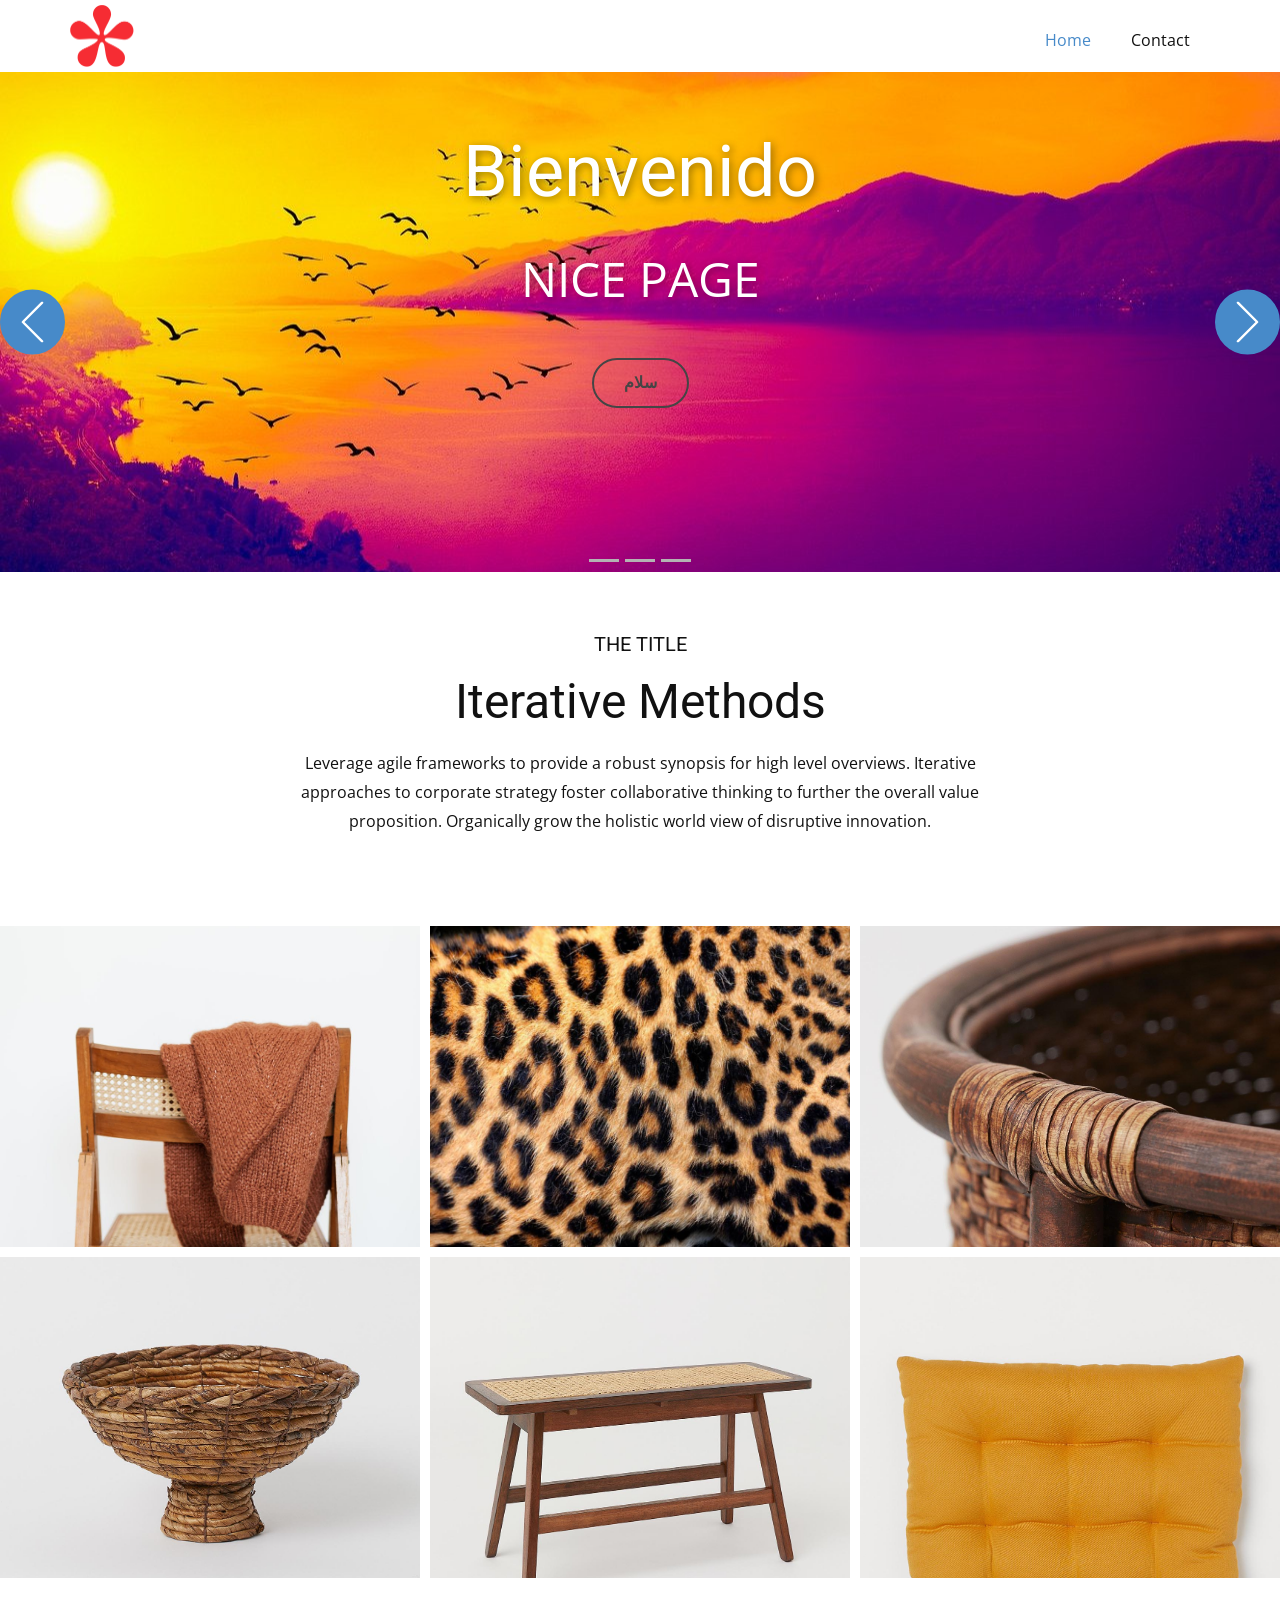
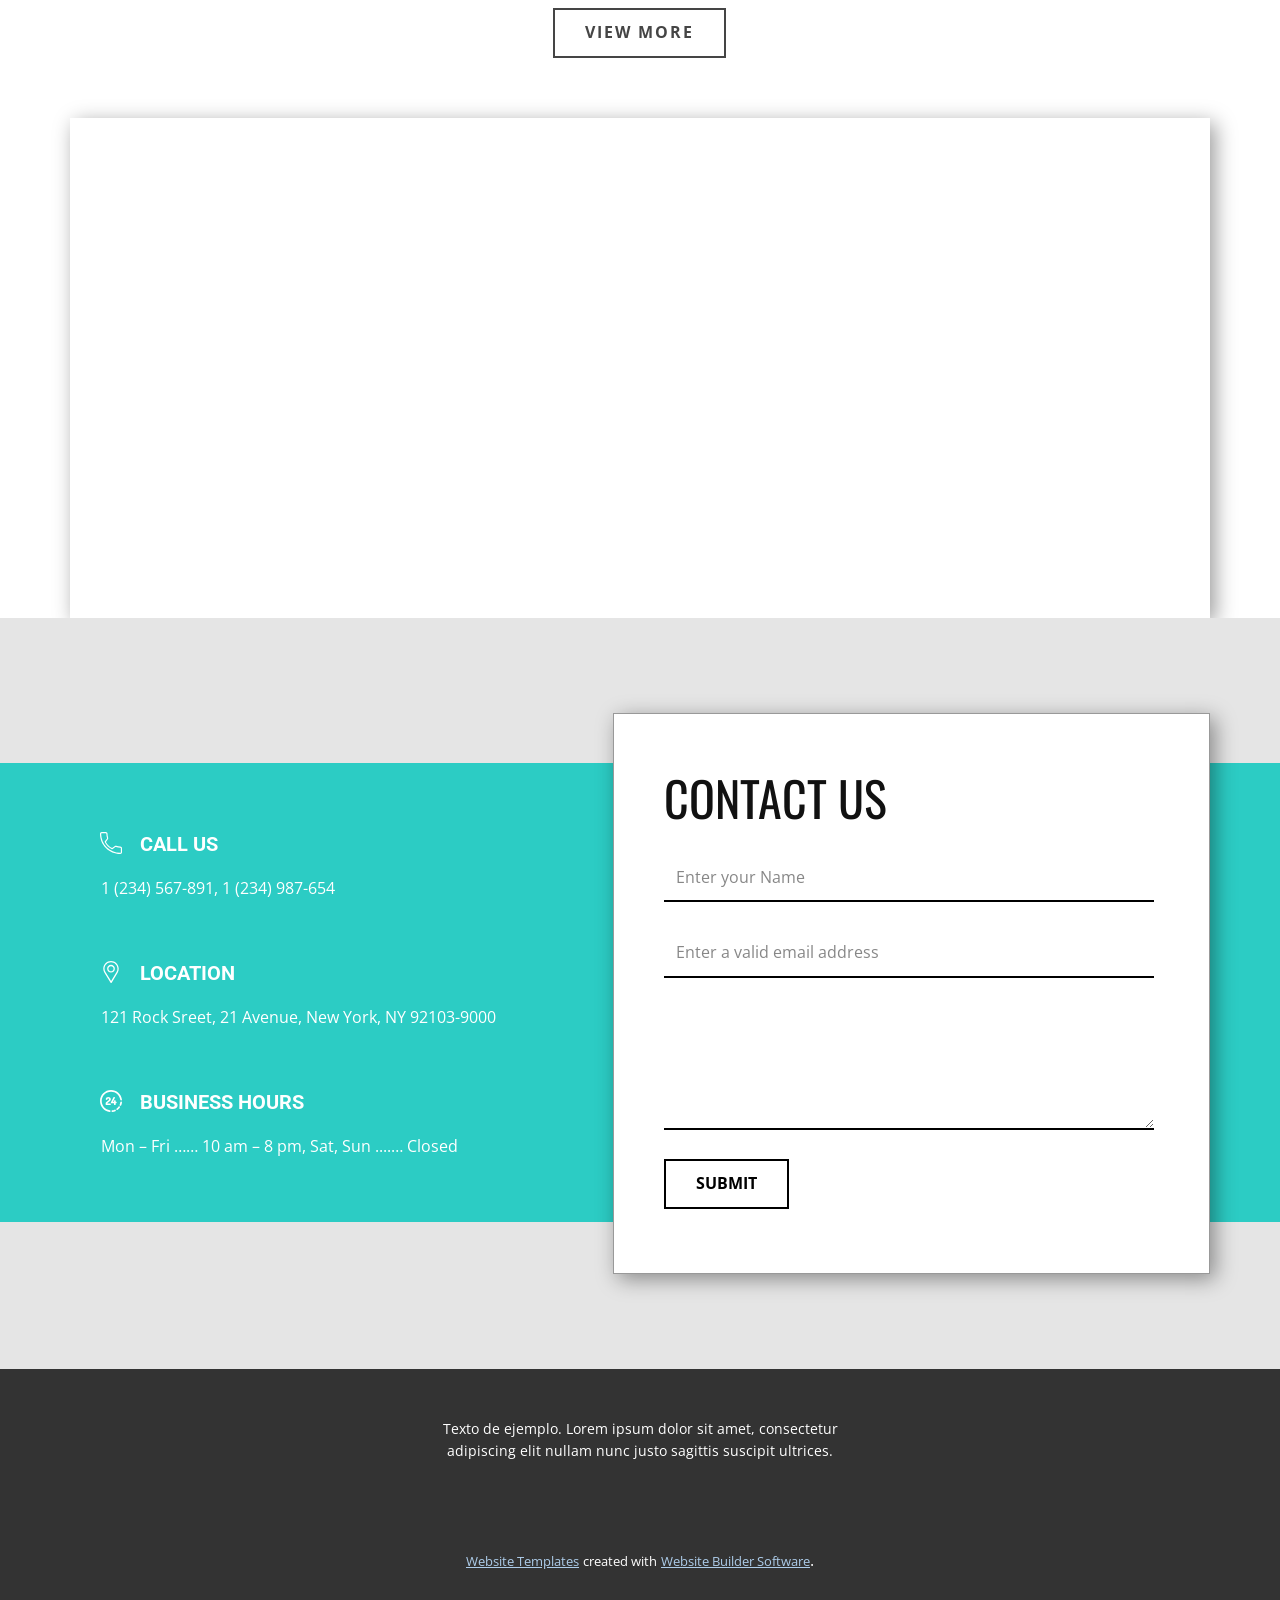
==== index.html @ 35d85fe6 "1" ====
<!DOCTYPE html>
<html style="font-size: 16px;">
  <head>
    <meta name="viewport" content="width=device-width, initial-scale=1.0">
    <meta charset="utf-8">
    <meta name="keywords" content="Running Group">
    <meta name="description" content="">
    <meta name="page_type" content="np-template-header-footer-from-plugin">
    <title>Home</title>
    <link rel="stylesheet" href="nicepage.css" media="screen">
<link rel="stylesheet" href="Home.css" media="screen">
    <script class="u-script" type="text/javascript" src="jquery.js" defer=""></script>
    <script class="u-script" type="text/javascript" src="nicepage.js" defer=""></script>
    <meta name="generator" content="Nicepage 3.4.1, nicepage.com">
    
    
    
    <link id="u-theme-google-font" rel="stylesheet" href="https://fonts.googleapis.com/css?family=Roboto:100,100i,300,300i,400,400i,500,500i,700,700i,900,900i|Open+Sans:300,300i,400,400i,600,600i,700,700i,800,800i">
    <link id="u-page-google-font" rel="stylesheet" href="https://fonts.googleapis.com/css?family=Oswald:200,300,400,500,600,700">
    
    
    
    
    
    
    <script type="application/ld+json">{
		"@context": "http://schema.org",
		"@type": "Organization",
		"name": "",
		"url": "index.html",
		"logo": "images/Logored.png"
}</script>
    <meta property="og:title" content="Home">
    <meta property="og:type" content="website">
    <meta name="theme-color" content="#478ac9">
    <link rel="canonical" href="index.html">
    <meta property="og:url" content="index.html">
  </head>
  <body data-home-page="Home.html" data-home-page-title="Home" class="u-body"><header class="u-clearfix u-header u-header" id="sec-3adc"><div class="u-clearfix u-sheet u-sheet-1">
        <a href="https://nicepage.com" class="u-image u-logo u-image-1" data-image-width="512" data-image-height="498">
          <img src="images/Logored.png" class="u-logo-image u-logo-image-1" data-image-width="64">
        </a>
        <nav class="u-menu u-menu-dropdown u-offcanvas u-menu-1">
          <div class="menu-collapse" style="font-size: 1rem; letter-spacing: 0px;">
            <a class="u-button-style u-custom-left-right-menu-spacing u-custom-padding-bottom u-custom-top-bottom-menu-spacing u-nav-link u-text-active-palette-1-base u-text-hover-palette-2-base" href="#">
              <svg><use xmlns:xlink="http://www.w3.org/1999/xlink" xlink:href="#menu-hamburger"></use></svg>
              <svg version="1.1" xmlns="http://www.w3.org/2000/svg" xmlns:xlink="http://www.w3.org/1999/xlink"><defs><symbol id="menu-hamburger" viewBox="0 0 16 16" style="width: 16px; height: 16px;"><rect y="1" width="16" height="2"></rect><rect y="7" width="16" height="2"></rect><rect y="13" width="16" height="2"></rect>
</symbol>
</defs></svg>
            </a>
          </div>
          <div class="u-custom-menu u-nav-container">
            <ul class="u-nav u-unstyled u-nav-1"><li class="u-nav-item"><a class="u-button-style u-nav-link u-text-active-palette-1-base u-text-hover-palette-2-base" href="Home.html" style="padding: 10px 20px;">Home</a>
</li><li class="u-nav-item"><a class="u-button-style u-nav-link u-text-active-palette-1-base u-text-hover-palette-2-base" href="Home.html#carousel_e7cc" data-page-id="1882215385" style="padding: 10px 20px;">Contact</a>
</li></ul>
          </div>
          <div class="u-custom-menu u-nav-container-collapse">
            <div class="u-black u-container-style u-inner-container-layout u-opacity u-opacity-95 u-sidenav">
              <div class="u-sidenav-overflow">
                <div class="u-menu-close"></div>
                <ul class="u-align-center u-nav u-popupmenu-items u-unstyled u-nav-2"><li class="u-nav-item"><a class="u-button-style u-nav-link" href="Home.html" style="padding: 10px 20px;">Home</a>
</li><li class="u-nav-item"><a class="u-button-style u-nav-link" href="Home.html#carousel_e7cc" data-page-id="1882215385" style="padding: 10px 20px;">Contact</a>
</li></ul>
              </div>
            </div>
            <div class="u-black u-menu-overlay u-opacity u-opacity-70"></div>
          </div>
        </nav>
      </div></header>
    <section id="carousel_598e" class="u-carousel u-slide u-block-10b2-1" data-u-ride="carousel" data-interval="5000">
      <ol class="u-absolute-hcenter u-carousel-indicators u-block-10b2-2">
        <li data-u-target="#carousel_598e" data-u-slide-to="0" class="u-active u-grey-30"></li>
        <li data-u-target="#carousel_598e" data-u-slide-to="1" class="u-grey-30"></li>
        <li data-u-target="#carousel_598e" class="u-grey-30" data-u-slide-to="2"></li>
      </ol>
      <div class="u-carousel-inner" role="listbox">
        <div class="u-active u-align-center u-carousel-item u-clearfix u-image u-section-1-1" data-image-width="1280" data-image-height="875">
          <div class="u-clearfix u-sheet u-sheet-1">
            <h1 class="u-text u-text-default u-text-white u-title u-text-1">Bienvenido</h1>
            <p class="u-large-text u-text u-text-variant u-text-white u-text-2" data-animation-name="fadeIn" data-animation-duration="1000" data-animation-delay="0">NICE PAGE </p>
            <a href="https://github.com/" class="u-border-2 u-border-grey-dark-1 u-btn u-btn-round u-button-style u-radius-50 u-btn-1">سلام</a>
          </div>
        </div>
        <div class="u-align-center u-carousel-item u-clearfix u-image u-section-1-2" data-image-width="1280" data-image-height="853">
          <div class="u-clearfix u-sheet u-valign-middle u-sheet-1">
            <h1 class="u-text u-text-default u-title u-text-1">Supporting Your Success</h1>
            <p class="u-large-text u-text u-text-variant u-text-2">Sample text. Lorem ipsum dolor sit amet, consectetur adipiscing elit nullam nunc justo sagittis suscipit ultrices.</p>
            <a href="" class="u-border-2 u-border-grey-dark-1 u-btn u-btn-round u-button-style u-radius-50 u-btn-1">Read More</a>
          </div>
        </div>
        <div class="u-align-center u-carousel-item u-clearfix u-image u-section-1-3" data-image-width="1280" data-image-height="853">
          <div class="u-clearfix u-sheet u-valign-middle u-sheet-1">
            <h1 class="u-text u-text-default u-title u-text-1">Supporting Your Success</h1>
            <p class="u-large-text u-text u-text-variant u-text-2">Sample text. Lorem ipsum dolor sit amet, consectetur adipiscing elit nullam nunc justo sagittis suscipit ultrices.</p>
            <a href="" class="u-border-2 u-border-grey-dark-1 u-btn u-btn-round u-button-style u-radius-50 u-btn-1">Read More</a>
          </div>
        </div>
      </div>
      <a class="u-absolute-vcenter u-border-2 u-border-palette-1-base u-carousel-control u-carousel-control-prev u-icon-circle u-palette-1-base u-spacing-10 u-block-10b2-3" href="#carousel_598e" role="button" data-u-slide="prev">
        <span aria-hidden="true">
          <svg viewBox="0 0 477.175 477.175"><path d="M145.188,238.575l215.5-215.5c5.3-5.3,5.3-13.8,0-19.1s-13.8-5.3-19.1,0l-225.1,225.1c-5.3,5.3-5.3,13.8,0,19.1l225.1,225
                    c2.6,2.6,6.1,4,9.5,4s6.9-1.3,9.5-4c5.3-5.3,5.3-13.8,0-19.1L145.188,238.575z"></path></svg>
        </span>
        <span class="sr-only">Previous</span>
      </a>
      <a class="u-absolute-vcenter u-border-2 u-border-palette-1-base u-carousel-control u-carousel-control-next u-icon-circle u-palette-1-base u-spacing-10 u-block-10b2-4" href="#carousel_598e" role="button" data-u-slide="next">
        <span aria-hidden="true">
          <svg viewBox="0 0 477.175 477.175"><path d="M360.731,229.075l-225.1-225.1c-5.3-5.3-13.8-5.3-19.1,0s-5.3,13.8,0,19.1l215.5,215.5l-215.5,215.5
                    c-5.3,5.3-5.3,13.8,0,19.1c2.6,2.6,6.1,4,9.5,4c3.4,0,6.9-1.3,9.5-4l225.1-225.1C365.931,242.875,365.931,234.275,360.731,229.075z"></path></svg>
        </span>
        <span class="sr-only">Next</span>
      </a>
    </section>
    <section class="u-align-center u-clearfix u-section-2" id="sec-2511">
      <div class="u-clearfix u-sheet u-sheet-1">
        <h5 class="u-text u-text-1">the title</h5>
        <h1 class="u-text u-text-2">Iterative Methods</h1>
        <p class="u-text u-text-3">Leverage agile frameworks to provide a robust synopsis for high level overviews. Iterative approaches to corporate strategy foster collaborative thinking to further the overall value proposition. Organically grow the holistic world view of
                disruptive innovation.</p>
      </div>
    </section>
    <section class="u-align-center u-clearfix u-section-3" id="carousel_2751">
      <div class="u-expanded-width u-gallery u-layout-grid u-lightbox u-show-text-on-hover u-gallery-1">
        <div class="u-gallery-inner u-gallery-inner-1">
          <div class="u-effect-fade u-gallery-item">
            <div class="u-back-slide" data-image-width="1000" data-image-height="1500">
              <img class="u-back-image u-expanded u-back-image-1" src="images/pexels-photo-4210854.jpeg">
            </div>
            <div class="u-over-slide u-shading u-over-slide-1">
              <h3 class="u-gallery-heading"></h3>
              <p class="u-gallery-text"></p>
            </div>
          </div>
          <div class="u-effect-fade u-gallery-item">
            <div class="u-back-slide" data-image-width="1000" data-image-height="665">
              <img class="u-back-image u-expanded u-back-image-2" src="images/Leopard_skin_texture_Wall_Mural_Wallpaper_a.jpg">
            </div>
            <div class="u-over-slide u-shading u-over-slide-2">
              <h3 class="u-gallery-heading"></h3>
              <p class="u-gallery-text"></p>
            </div>
          </div>
          <div class="u-effect-fade u-gallery-item">
            <div class="u-back-slide" data-image-width="1133" data-image-height="1700">
              <img class="u-back-image u-expanded u-back-image-3" src="images/hmgoepprod1.jpg">
            </div>
            <div class="u-over-slide u-shading u-over-slide-3">
              <h3 class="u-gallery-heading"></h3>
              <p class="u-gallery-text"></p>
            </div>
          </div>
          <div class="u-effect-fade u-gallery-item">
            <div class="u-back-slide" data-image-width="1133" data-image-height="1700">
              <img class="u-back-image u-expanded u-back-image-4" src="images/hmgoepprod.jpg">
            </div>
            <div class="u-over-slide u-shading u-over-slide-4">
              <h3 class="u-gallery-heading"></h3>
              <p class="u-gallery-text"></p>
            </div>
          </div>
          <div class="u-effect-fade u-gallery-item">
            <div class="u-back-slide" data-image-width="1133" data-image-height="1700">
              <img class="u-back-image u-expanded u-back-image-5" src="images/50c6a407-2bec-49c5-aae2-42500cdac465.jpg">
            </div>
            <div class="u-over-slide u-shading u-over-slide-5">
              <h3 class="u-gallery-heading"></h3>
              <p class="u-gallery-text"></p>
            </div>
          </div>
          <div class="u-effect-fade u-gallery-item">
            <div class="u-back-slide" data-image-width="1133" data-image-height="1700">
              <img class="u-back-image u-expanded u-back-image-6" src="images/3b322ff9-c21f-4b1e-9dbb-4e927246b7af.jpg">
            </div>
            <div class="u-over-slide u-shading u-over-slide-6">
              <h3 class="u-gallery-heading"></h3>
              <p class="u-gallery-text"></p>
            </div>
          </div>
        </div>
      </div>
      <a href="https://nicepage.com" class="u-border-2 u-border-grey-dark-1 u-btn u-btn-rectangle u-button-style u-none u-btn-1">view more</a>
    </section>
    <section class="u-clearfix u-section-4" id="sec-cc7b">
      <div class="u-clearfix u-sheet u-sheet-1">
        <div class="u-expanded u-uploaded-video u-video u-video-1">
          <div class="embed-responsive">
            <video class="embed-responsive-item" poster="https://pixabay.com/get/g4a62945face2adabb27d3c4a819f4655552998452c2733aa529bd04c6ca883a2c7f2ddb0b10e91fa6ecf2a03d37968291ebf7d7dc636e4a74f427ab96dd6f896_1280.jpg">
              <source src="files/PEOPLE-5MB.mp4" type="video/mp4">
              <p>Your browser does not support HTML5 video.</p>
            </video>
            <button class="u-video-poster"></button>
          </div>
        </div>
      </div>
    </section>
    <section class="u-clearfix u-grey-10 u-valign-middle-lg u-valign-middle-xl u-section-5" id="carousel_e7cc">
      <div class="u-expanded-width-lg u-expanded-width-xl u-palette-4-base u-shape u-shape-rectangle u-shape-1"></div>
      <div class="u-align-left u-border-1 u-border-grey-40 u-container-style u-group u-white u-group-1">
        <div class="u-container-layout u-container-layout-1">
          <h2 class="u-custom-font u-font-oswald u-text u-text-1">Contact Us</h2>
          <div class="u-align-left u-form u-form-1">
            <form action="scripts/form-carousel_e7cc.php" method="POST" class="u-clearfix u-form-spacing-28 u-form-vertical u-inner-form" style="padding: 10px" source="customphp" name="form">
              <div class="u-form-group u-form-name u-form-group-1">
                <label for="name-5a14" class="u-form-control-hidden u-label" wfd-invisible="true">Name</label>
                <input type="text" placeholder="Enter your Name" id="name-5a14" name="name" class="u-border-2 u-border-black u-border-no-left u-border-no-right u-border-no-top u-input u-input-rectangle u-white" required="">
              </div>
              <div class="u-form-email u-form-group u-form-group-2">
                <label for="email-5a14" class="u-form-control-hidden u-label" wfd-invisible="true">Email</label>
                <input type="email" placeholder="Enter a valid email address" id="email-5a14" name="email" class="u-border-2 u-border-black u-border-no-left u-border-no-right u-border-no-top u-input u-input-rectangle u-white" required="">
              </div>
              <div class="u-form-group u-form-message u-form-group-3">
                <label for="message-5a14" class="u-form-control-hidden u-label" wfd-invisible="true">Message</label>
                <textarea placeholder="" rows="4" cols="50" id="message-5a14" name="message" class="u-border-2 u-border-black u-border-no-left u-border-no-right u-border-no-top u-input u-input-rectangle u-white" required=""></textarea>
              </div>
              <div class="u-align-left u-form-group u-form-submit u-form-group-4">
                <a href="#" class="u-border-2 u-border-black u-btn u-btn-submit u-button-style u-hover-black u-none u-text-black u-text-hover-white u-btn-1">Submit</a>
                <input type="submit" value="submit" class="u-form-control-hidden" wfd-invisible="true">
              </div>
              <div class="u-form-send-message u-form-send-success" wfd-invisible="true"> Thank you! Your message has been sent. </div>
              <div class="u-form-send-error u-form-send-message" wfd-invisible="true"> Unable to send your message. Please fix errors then try again. </div>
              <input type="hidden" value="" name="recaptchaResponse" wfd-invisible="true">
            </form>
          </div>
        </div>
      </div>
      <div class="u-list u-repeater u-list-1">
        <div class="u-container-style u-list-item u-palette-4-base u-repeater-item u-list-item-1">
          <div class="u-container-layout u-similar-container u-valign-middle u-container-layout-2"><span class="u-icon u-icon-circle u-text-white u-icon-1"><svg class="u-svg-link" preserveAspectRatio="xMidYMin slice" viewBox="0 0 405.333 405.333" style=""><use xmlns:xlink="http://www.w3.org/1999/xlink" xlink:href="#svg-3427"></use></svg><svg xmlns="http://www.w3.org/2000/svg" xmlns:xlink="http://www.w3.org/1999/xlink" version="1.1" xml:space="preserve" class="u-svg-content" viewBox="0 0 405.333 405.333" x="0px" y="0px" id="svg-3427" style="enable-background:new 0 0 405.333 405.333;"><g><g><path d="M373.333,266.88c-25.003,0-49.493-3.904-72.725-11.584c-11.328-3.904-24.171-0.896-31.637,6.699l-46.016,34.752    c-52.779-28.16-86.571-61.931-114.389-114.368l33.813-44.928c8.512-8.533,11.563-20.971,7.915-32.64    C142.592,81.472,138.667,56.96,138.667,32c0-17.643-14.357-32-32-32H32C14.357,0,0,14.357,0,32    c0,205.845,167.488,373.333,373.333,373.333c17.643,0,32-14.357,32-32V298.88C405.333,281.237,390.976,266.88,373.333,266.88z     M384,373.333c0,5.888-4.8,10.667-10.667,10.667c-194.091,0-352-157.909-352-352c0-5.888,4.8-10.667,10.667-10.667h74.667    c5.867,0,10.667,4.779,10.667,10.667c0,27.243,4.267,53.995,12.629,79.36c1.237,3.989,0.235,8.107-3.669,12.16l-38.827,51.413    c-2.453,3.264-2.837,7.637-0.981,11.264c31.637,62.144,70.059,100.587,132.651,132.651c3.605,1.877,8.021,1.493,11.285-0.981    l52.523-39.808c2.859-2.816,7.061-3.797,10.859-2.539c25.515,8.427,52.267,12.693,79.531,12.693    c5.867,0,10.667,4.779,10.667,10.667V373.333z"></path>
</g>
</g></svg></span>
            <h5 class="u-text u-text-2">Call Us</h5>
            <p class="u-text u-text-3">1 (234) 567-891, 1 (234) 987-654</p>
          </div>
        </div>
        <div class="u-container-style u-list-item u-palette-4-base u-repeater-item u-list-item-2">
          <div class="u-container-layout u-similar-container u-valign-middle u-container-layout-3"><span class="u-icon u-icon-circle u-text-white u-icon-2"><svg class="u-svg-link" preserveAspectRatio="xMidYMin slice" viewBox="0 0 512 512" style=""><use xmlns:xlink="http://www.w3.org/1999/xlink" xlink:href="#svg-ed0b"></use></svg><svg xmlns="http://www.w3.org/2000/svg" xmlns:xlink="http://www.w3.org/1999/xlink" version="1.1" xml:space="preserve" class="u-svg-content" viewBox="0 0 512 512" x="0px" y="0px" id="svg-ed0b" style="enable-background:new 0 0 512 512;"><g><g><path d="M256,0C156.748,0,76,80.748,76,180c0,33.534,9.289,66.26,26.869,94.652l142.885,230.257    c2.737,4.411,7.559,7.091,12.745,7.091c0.04,0,0.079,0,0.119,0c5.231-0.041,10.063-2.804,12.75-7.292L410.611,272.22    C427.221,244.428,436,212.539,436,180C436,80.748,355.252,0,256,0z M384.866,256.818L258.272,468.186l-129.905-209.34    C113.734,235.214,105.8,207.95,105.8,180c0-82.71,67.49-150.2,150.2-150.2S406.1,97.29,406.1,180    C406.1,207.121,398.689,233.688,384.866,256.818z"></path>
</g>
</g><g><g><path d="M256,90c-49.626,0-90,40.374-90,90c0,49.309,39.717,90,90,90c50.903,0,90-41.233,90-90C346,130.374,305.626,90,256,90z     M256,240.2c-33.257,0-60.2-27.033-60.2-60.2c0-33.084,27.116-60.2,60.2-60.2s60.1,27.116,60.1,60.2    C316.1,212.683,289.784,240.2,256,240.2z"></path>
</g>
</g></svg></span>
            <h5 class="u-text u-text-4">Location</h5>
            <p class="u-text u-text-5">121 Rock Sreet, 21 Avenue, New York, NY 92103-9000</p>
          </div>
        </div>
        <div class="u-container-style u-list-item u-palette-4-base u-repeater-item u-list-item-3">
          <div class="u-container-layout u-similar-container u-valign-middle u-container-layout-4"><span class="u-icon u-icon-circle u-text-white u-icon-3"><svg class="u-svg-link" preserveAspectRatio="xMidYMin slice" viewBox="0 0 512.00042 512" style=""><use xmlns:xlink="http://www.w3.org/1999/xlink" xlink:href="#svg-f65a"></use></svg><svg xmlns="http://www.w3.org/2000/svg" xmlns:xlink="http://www.w3.org/1999/xlink" version="1.1" xml:space="preserve" class="u-svg-content" viewBox="0 0 512.00042 512" id="svg-f65a"><path d="m172.578125 310.394531v2.308594h67.191406c6.414063 0 12.054688 7.953125 12.054688 17.183594 0 9.234375-5.640625 17.695312-12.054688 17.695312h-91.300781c-7.183594 0-17.441406-4.871093-17.441406-12.308593v-24.878907c0-40.265625 80.789062-63.347656 80.789062-95.917969 0-8.207031-5.128906-18.210937-19.492187-18.210937-10.257813 0-19.234375 5.128906-19.234375 19.238281 0 7.4375-7.953125 14.617188-21.03125 14.617188-10.257813 0-17.953125-4.617188-17.953125-20.773438 0-31.289062 28.726562-49.242187 57.960937-49.242187 29.753906 0 59.757813 18.722656 59.757813 53.089843 0 55.652344-79.246094 73.863282-79.246094 97.199219zm216.199219-20.773437c0-9.230469-4.101563-18.464844-12.308594-18.464844h-11.027344v-17.953125c0-8.460937-10.003906-12.054687-20.007812-12.054687-10 0-20.003906 3.59375-20.003906 12.054687v17.953125h-22.054688l45.394531-91.046875c.769531-1.792969 1.28125-3.332031 1.28125-4.871094 0-9.234375-13.078125-15.132812-20.003906-15.132812-6.414063 0-12.824219 2.820312-16.671875 10.257812l-59.242188 116.183594c-1.539062 2.820313-2.054687 5.640625-2.054687 7.691406 0 8.976563 5.898437 13.851563 13.335937 13.851563h60.015626v27.183594c0 8.207031 10.003906 12.3125 20.003906 12.3125 10.003906 0 20.007812-4.105469 20.007812-12.3125v-27.183594h11.027344c6.15625 0 12.308594-9.234375 12.308594-18.46875zm-48.105469 167.53125c-17.921875 7.503906-36.804687 12.554687-56.128906 15.003906-10.957031 1.390625-18.710938 11.402344-17.320313 22.359375 1.386719 10.925781 11.367188 18.714844 22.355469 17.324219 22.90625-2.90625 45.292969-8.894532 66.546875-17.792969 10.1875-4.269531 14.988281-15.984375 10.71875-26.171875-4.265625-10.1875-15.980469-14.992188-26.171875-10.722656zm116.710937-72.226563c-8.769531-6.710937-21.324218-5.039062-28.039062 3.730469-11.757812 15.367188-25.519531 29.113281-40.898438 40.855469-8.78125 6.699219-10.464843 19.25-3.765624 28.03125 6.714843 8.792969 19.269531 10.453125 28.035156 3.761719 18.199218-13.894532 34.484375-30.15625 48.398437-48.339844 6.710938-8.773438 5.039063-21.324219-3.730469-28.039063zm37.125-117.773437c-10.949218-1.386719-20.964843 6.371094-22.351562 17.328125-2.445312 19.320312-7.484375 38.199219-14.980469 56.121093-4.261719 10.1875.542969 21.90625 10.730469 26.167969 10.148438 4.246094 21.890625-.496093 26.171875-10.730469 8.886719-21.253906 14.863281-43.636718 17.761719-66.535156 1.386718-10.957031-6.371094-20.964844-17.332032-22.351562zm-265.167968 205.003906c-107.941406-13.691406-189.339844-106.214844-189.339844-215.210938 0-119.894531 97.023438-216.945312 216.941406-216.945312 108.996094 0 201.511719 81.398438 215.207032 189.34375 1.390624 10.957031 11.414062 18.714844 22.355468 17.324219 10.957032-1.390625 18.714844-11.398438 17.324219-22.359375-16.101563-126.933594-124.492187-224.308594-254.886719-224.308594-142.003906 0-256.941406 114.921875-256.941406 256.945312 0 130.527344 97.496094 238.804688 224.304688 254.894532 10.929687 1.382812 20.964843-6.335938 22.359374-17.324219 1.390626-10.957031-6.367187-20.96875-17.324218-22.359375zm0 0"></path></svg></span>
            <h5 class="u-text u-text-6">Business Hours</h5>
            <p class="u-text u-text-7">Mon – Fri …… 10 am – 8 pm, Sat, Sun ....… Closed</p>
          </div>
        </div>
      </div>
    </section>
    
    
    <footer class="u-align-center u-clearfix u-footer u-grey-80 u-footer" id="sec-6026"><div class="u-clearfix u-sheet u-sheet-1">
        <p class="u-small-text u-text u-text-variant u-text-1">Texto de ejemplo. Lorem ipsum dolor sit amet, consectetur adipiscing elit nullam nunc justo sagittis suscipit ultrices.</p>
      </div></footer>
    <section class="u-backlink u-clearfix u-grey-80">
      <a class="u-link" href="https://nicepage.com/website-templates" target="_blank">
        <span>Website Templates</span>
      </a>
      <p class="u-text">
        <span>created with</span>
      </p>
      <a class="u-link" href="https://nicepage.com/" target="_blank">
        <span>Website Builder Software</span>
      </a>. 
    </section>
  </body>
</html>
---- Home.css ----
.u-section-1-1 {
  background-image: url("images/5d2ef4f2cf027eee0d5af202dfff5f3ecf3cce20160af404bd401b9bdd573c1d51ab18bc46968aeb47953bced91a470d5060500b8f138ac827005b_12801.jpg");
  background-position: 50% 50%;
}

.u-section-1-1 .u-sheet-1 {
  min-height: 500px;
}

.u-section-1-1 .u-text-1 {
  text-shadow: 2px 2px 8px rgba(0,0,0,0.4);
  margin: 60px auto 0;
}

.u-section-1-1 .u-text-2 {
  animation-duration: 1000ms;
  font-size: 3rem;
  text-shadow: 2px 2px 8px rgba(0,0,0,0.4);
  margin: 30px 56px 0;
}

.u-section-1-1 .u-btn-1 {
  background-image: none;
  border-style: solid;
  text-transform: uppercase;
  font-weight: 700;
  margin: 40px auto 60px;
}

@media (max-width: 1199px) {
  .u-section-1-1 .u-sheet-1 {
    min-height: 412px;
  }
}

@media (max-width: 991px) {
  .u-section-1-1 .u-sheet-1 {
    min-height: 316px;
  }
}

@media (max-width: 767px) {
  .u-section-1-1 .u-sheet-1 {
    min-height: 217px;
  }
}

@media (max-width: 575px) {
  .u-section-1-1 .u-sheet-1 {
    min-height: 84px;
  }
}.u-section-1-2 {
  background-image: url("images/466d8a6d4033d9dd40bf4241203b5cd94158325a8c9b4426d3fea1409f0f6f2624df01e49fdb2772eb76404be53e43765c5ce038b5cd550d894fb9_1280.jpg");
  background-position: 50% 50%;
}

.u-section-1-2 .u-sheet-1 {
  min-height: 500px;
}

.u-section-1-2 .u-text-1 {
  margin: 60px auto 0;
}

.u-section-1-2 .u-text-2 {
  margin: 0;
}

.u-section-1-2 .u-btn-1 {
  background-image: none;
  border-style: solid;
  text-transform: uppercase;
  font-weight: 700;
  margin: 40px auto 60px;
}

@media (max-width: 1199px) {
  .u-section-1-2 .u-text-2 {
    margin-left: 56px;
    margin-right: 56px;
  }
}.u-section-1-3 {
  background-image: url("images/724f949f9a35b27c44cd0c1a0a69beb0fdbb01741226da852f9e0c6d9c13760051ed74280e2789e739704d5656e7b6335fa69a83b35979ccda520b_1280.jpg");
  background-position: 50% 50%;
}

.u-section-1-3 .u-sheet-1 {
  min-height: 500px;
}

.u-section-1-3 .u-text-1 {
  margin: 60px auto 0;
}

.u-section-1-3 .u-text-2 {
  margin: 0;
}

.u-section-1-3 .u-btn-1 {
  background-image: none;
  border-style: solid;
  text-transform: uppercase;
  font-weight: 700;
  margin: 40px auto 60px;
}

@media (max-width: 1199px) {
  .u-section-1-3 .u-text-2 {
    margin-left: 56px;
    margin-right: 56px;
  }
}.u-block-10b2-2 {
  position: absolute;
  bottom: 10px;
}

.u-block-10b2-3 {
  position: absolute;
  left: 0;
  background-image: none;
}

.u-block-10b2-4 {
  position: absolute;
  right: 0;
  background-image: none;
}.u-section-2 .u-sheet-1 {
  min-height: 354px;
}

.u-section-2 .u-text-1 {
  text-transform: uppercase;
  width: 680px;
  margin: 60px auto 0;
}

.u-section-2 .u-text-2 {
  width: 680px;
  margin: 20px auto 0;
}

.u-section-2 .u-text-3 {
  line-height: 1.8;
  width: 680px;
  margin: 20px auto 60px;
}

@media (max-width: 991px) {
  .u-section-2 .u-sheet-1 {
    min-height: 260px;
  }
}

@media (max-width: 767px) {
  .u-section-2 .u-sheet-1 {
    min-height: 354px;
  }

  .u-section-2 .u-text-1 {
    width: 540px;
  }

  .u-section-2 .u-text-2 {
    width: 540px;
  }

  .u-section-2 .u-text-3 {
    width: 540px;
  }
}

@media (max-width: 575px) {
  .u-section-2 .u-text-1 {
    width: 340px;
  }

  .u-section-2 .u-text-2 {
    width: 340px;
  }

  .u-section-2 .u-text-3 {
    width: 340px;
  }
}.u-section-3 {
  min-height: 791px;
}

.u-section-3 .u-gallery-1 {
  height: 652px;
  grid-template-columns: repeat(3, auto);
  grid-gap: 10px;
  margin: 0 auto 0 0;
}

.u-section-3 .u-gallery-inner-1 {
  grid-template-columns: repeat(3, auto);
  grid-gap: 10px;
}

.u-section-3 .u-back-image-1 {
  object-position: 50% 77.85%;
}

.u-section-3 .u-over-slide-1 {
  background-image: linear-gradient(0deg, rgba(0,0,0,0.2), rgba(0,0,0,0.2));
  padding: 20px;
}

.u-section-3 .u-back-image-2 {
  object-position: 50% 50%;
}

.u-section-3 .u-over-slide-2 {
  background-image: linear-gradient(0deg, rgba(0,0,0,0.2), rgba(0,0,0,0.2));
  padding: 20px;
}

.u-section-3 .u-back-image-3 {
  object-position: 50% 15.42%;
}

.u-section-3 .u-over-slide-3 {
  background-image: linear-gradient(0deg, rgba(0,0,0,0.2), rgba(0,0,0,0.2));
  padding: 20px;
}

.u-section-3 .u-back-image-4 {
  object-position: 50% 75.69%;
}

.u-section-3 .u-over-slide-4 {
  background-image: linear-gradient(0deg, rgba(0,0,0,0.2), rgba(0,0,0,0.2));
  padding: 20px;
}

.u-section-3 .u-back-image-5 {
  object-position: 50% 50%;
}

.u-section-3 .u-over-slide-5 {
  background-image: linear-gradient(0deg, rgba(0,0,0,0.2), rgba(0,0,0,0.2));
  padding: 20px;
}

.u-section-3 .u-back-image-6 {
  object-position: 50% 15.31%;
}

.u-section-3 .u-over-slide-6 {
  background-image: linear-gradient(0deg, rgba(0,0,0,0.2), rgba(0,0,0,0.2));
  padding: 20px;
}

.u-section-3 .u-btn-1 {
  background-image: none;
  border-style: solid;
  text-transform: uppercase;
  letter-spacing: 2px;
  font-weight: 700;
  margin: 30px auto 60px calc(((100% - 1140px) / 2) + 483px);
}

@media (max-width: 1199px) {
  .u-section-3 {
    min-height: 677px;
  }

  .u-section-3 .u-gallery-1 {
    height: 538px;
    margin-right: initial;
    margin-left: initial;
  }

  .u-section-3 .u-btn-1 {
    margin-left: calc(((100% - 940px) / 2) + 283px);
  }
}

@media (max-width: 991px) {
  .u-section-3 {
    min-height: 1066px;
  }

  .u-section-3 .u-gallery-1 {
    height: 927px;
    margin-right: initial;
    margin-left: initial;
  }

  .u-section-3 .u-gallery-inner-1 {
    grid-template-columns: repeat(2, auto);
  }

  .u-section-3 .u-btn-1 {
    margin-left: calc(((100% - 720px) / 2) + 63px);
  }
}

@media (max-width: 767px) {
  .u-section-3 {
    min-height: 2920px;
  }

  .u-section-3 .u-gallery-1 {
    height: 2781px;
    margin-right: initial;
    margin-left: initial;
  }

  .u-section-3 .u-gallery-inner-1 {
    grid-template-columns: repeat(1, auto);
  }

  .u-section-3 .u-btn-1 {
    margin-left: calc(((100% - 540px) / 2));
  }
}

@media (max-width: 575px) {
  .u-section-3 {
    min-height: 791px;
  }

  .u-section-3 .u-gallery-1 {
    height: 652px;
    margin-right: initial;
    margin-left: initial;
  }

  .u-section-3 .u-gallery-inner-1 {
    grid-template-columns: repeat(2, auto);
  }

  .u-section-3 .u-btn-1 {
    margin-left: calc(((100% - 1140px) / 2) + 483px);
  }
}.u-section-4 .u-sheet-1 {
  min-height: 500px;
}

.u-section-4 .u-video-1 {
  box-shadow: 5px 5px 20px 0 rgba(0,0,0,0.4);
}

@media (max-width: 991px) {
  .u-section-4 .u-sheet-1 {
    min-height: 400px;
  }
}

@media (max-width: 767px) {
  .u-section-4 .u-sheet-1 {
    min-height: 350px;
  }
}

@media (max-width: 575px) {
  .u-section-4 .u-sheet-1 {
    min-height: 220px;
  }
}.u-section-5 {
  background-image: none;
  min-height: 751px;
}

.u-section-5 .u-shape-1 {
  height: 459px;
  margin-top: 60px;
  margin-bottom: 0;
}

.u-section-5 .u-group-1 {
  width: 597px;
  min-height: 561px;
  box-shadow: 5px 5px 20px 0 rgba(0,0,0,0.4);
  margin: -509px calc(((100% - 1140px) / 2)) 0 auto;
}

.u-section-5 .u-container-layout-1 {
  padding: 30px 50px 30px 40px;
}

.u-section-5 .u-text-1 {
  text-transform: uppercase;
  font-size: 3rem;
  font-weight: 400;
  margin: 28px 0 0 10px;
}

.u-section-5 .u-form-1 {
  width: 510px;
  margin: 20px 1px 0 0;
}

.u-section-5 .u-form-group-1 {
  width: 100%;
}

.u-section-5 .u-form-group-2 {
  width: 100%;
}

.u-section-5 .u-form-group-3 {
  width: 100%;
}

.u-section-5 .u-form-group-4 {
  width: 100%;
}

.u-section-5 .u-btn-1 {
  border-style: solid;
  font-weight: 700;
  text-transform: uppercase;
}

.u-section-5 .u-list-1 {
  width: 459px;
  min-height: 387px;
  grid-template-columns: repeat(1, 100%);
  grid-gap: 0px;
  margin: -474px auto 97px calc(((100% - 1140px) / 2));
}

.u-section-5 .u-list-item-1 {
  background-image: none;
}

.u-section-5 .u-container-layout-2 {
  padding: 20px 30px 15px;
}

.u-section-5 .u-icon-1 {
  height: 22px;
  width: 22px;
  margin: 0 auto 0 0;
}

.u-section-5 .u-text-2 {
  font-weight: 700;
  text-transform: uppercase;
  margin: -22px 1px 0 40px;
}

.u-section-5 .u-text-3 {
  margin: 20px 1px 0;
}

.u-section-5 .u-list-item-2 {
  background-image: none;
}

.u-section-5 .u-container-layout-3 {
  padding: 20px 30px 15px;
}

.u-section-5 .u-icon-2 {
  height: 22px;
  width: 22px;
  margin: 0 auto 0 0;
}

.u-section-5 .u-text-4 {
  font-weight: 700;
  text-transform: uppercase;
  margin: -22px 1px 0 40px;
}

.u-section-5 .u-text-5 {
  margin: 20px 1px 0;
}

.u-section-5 .u-list-item-3 {
  background-image: none;
}

.u-section-5 .u-container-layout-4 {
  padding: 20px 30px 15px;
}

.u-section-5 .u-icon-3 {
  height: 22px;
  width: 22px;
  margin: 0 auto 0 0;
}

.u-section-5 .u-text-6 {
  font-weight: 700;
  text-transform: uppercase;
  margin: -22px 1px 0 40px;
}

.u-section-5 .u-text-7 {
  margin: 20px 1px 0;
}

@media (max-width: 1199px) {
  .u-section-5 {
    min-height: 687px;
  }

  .u-section-5 .u-group-1 {
    width: 459px;
    min-height: 527px;
    margin-top: -493px;
    margin-right: calc(((100% - 940px) / 2));
  }

  .u-section-5 .u-container-layout-1 {
    padding-left: 31px;
    padding-right: 31px;
    padding-bottom: 24px;
  }

  .u-section-5 .u-form-1 {
    height: 371px;
    width: 395px;
    margin-right: 0;
  }

  .u-section-5 .u-list-1 {
    grid-template-columns: 100%;
    height: auto;
    margin-top: -457px;
    margin-bottom: 96px;
    margin-left: calc(((100% - 940px) / 2));
  }
}

@media (max-width: 991px) {
  .u-section-5 {
    min-height: 1063px;
  }

  .u-section-5 .u-shape-1 {
    height: 1003px;
    width: calc(((100% - 720px) / 2) + 484px);
    margin-right: auto;
    margin-left: 0;
  }

  .u-section-5 .u-group-1 {
    width: 566px;
    margin-top: -1037px;
    margin-right: calc(((100% - 720px) / 2));
  }

  .u-section-5 .u-container-layout-1 {
    padding: 40px;
  }

  .u-section-5 .u-form-1 {
    width: 504px;
  }

  .u-section-5 .u-list-1 {
    margin-top: 46px;
    margin-bottom: 51px;
    margin-left: calc(((100% - 720px) / 2));
  }
}

@media (max-width: 767px) {
  .u-section-5 {
    min-height: 1097px;
  }

  .u-section-5 .u-shape-1 {
    height: 962px;
    width: calc(((100% - 540px) / 2) + 484px);
    margin-top: 135px;
  }

  .u-section-5 .u-group-1 {
    width: 540px;
    margin-right: calc(((100% - 540px) / 2));
  }

  .u-section-5 .u-container-layout-1 {
    padding: 30px 36px;
  }

  .u-section-5 .u-text-1 {
    width: auto;
  }

  .u-section-5 .u-form-1 {
    width: 466px;
  }

  .u-section-5 .u-list-1 {
    margin-left: calc(((100% - 540px) / 2));
  }

  .u-section-5 .u-container-layout-2 {
    padding-left: 10px;
    padding-right: 10px;
  }

  .u-section-5 .u-container-layout-3 {
    padding-left: 10px;
    padding-right: 10px;
  }

  .u-section-5 .u-container-layout-4 {
    padding-left: 10px;
    padding-right: 10px;
  }
}

@media (max-width: 575px) {
  .u-section-5 {
    min-height: 1172px;
  }

  .u-section-5 .u-shape-1 {
    height: 1043px;
    width: calc(((100% - 340px) / 2) + 313px);
    margin-top: 129px;
  }

  .u-section-5 .u-group-1 {
    width: 340px;
    margin-top: -1112px;
    margin-right: calc(((100% - 340px) / 2));
  }

  .u-section-5 .u-container-layout-1 {
    padding-left: 26px;
    padding-right: 26px;
  }

  .u-section-5 .u-text-1 {
    font-size: 2.25rem;
  }

  .u-section-5 .u-form-1 {
    width: 286px;
  }

  .u-section-5 .u-list-1 {
    width: 313px;
    min-height: 488px;
    margin-right: 77px;
    margin-left: calc(((100% - 340px) / 2));
  }

  .u-section-5 .u-container-layout-2 {
    padding-right: 25px;
  }

  .u-section-5 .u-text-2 {
    margin-top: 20px;
    margin-right: auto;
    margin-left: 0;
  }

  .u-section-5 .u-text-3 {
    margin-right: auto;
    margin-left: 0;
  }

  .u-section-5 .u-container-layout-3 {
    padding-right: 25px;
  }

  .u-section-5 .u-text-4 {
    margin-top: 20px;
    margin-right: auto;
    margin-left: 0;
  }

  .u-section-5 .u-text-5 {
    margin-right: auto;
    margin-left: 0;
  }

  .u-section-5 .u-container-layout-4 {
    padding-right: 25px;
  }

  .u-section-5 .u-text-6 {
    margin-top: 20px;
    margin-right: auto;
    margin-left: 0;
  }

  .u-section-5 .u-text-7 {
    margin-right: auto;
    margin-left: 0;
  }
}
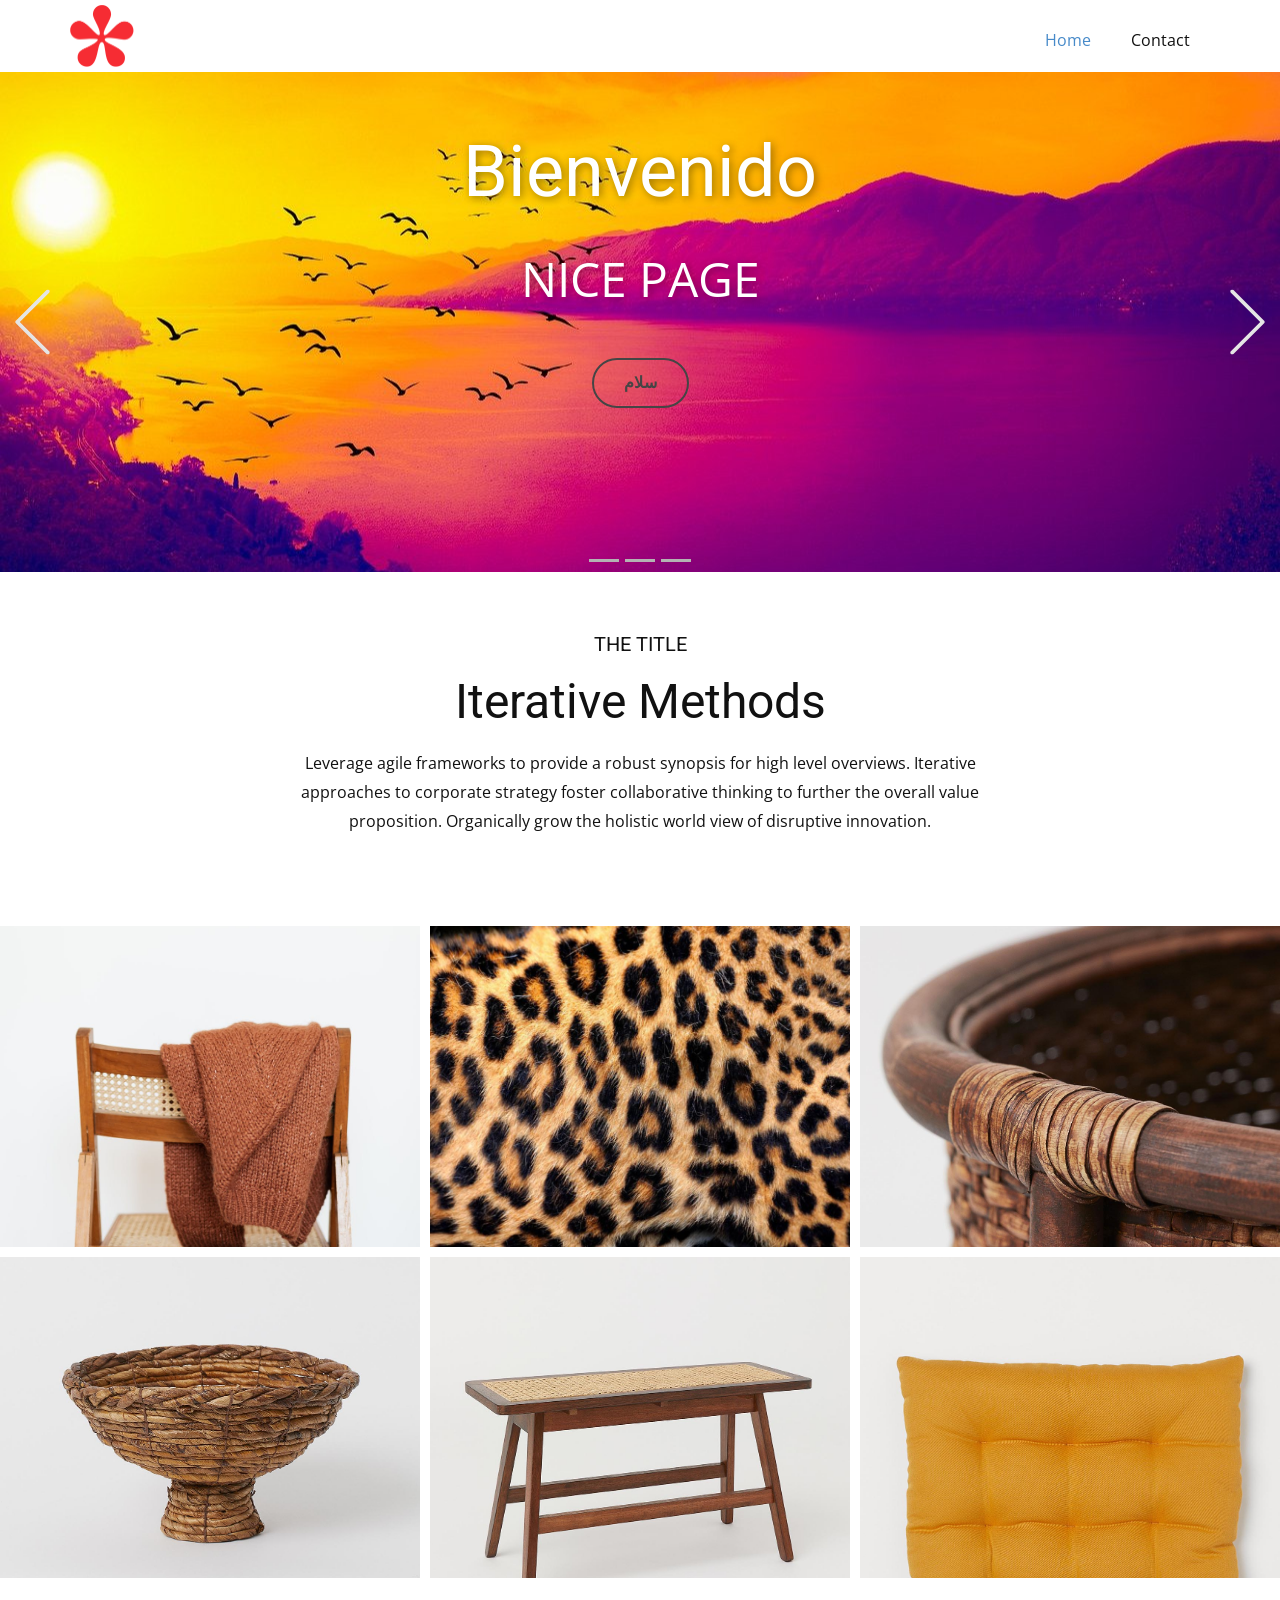
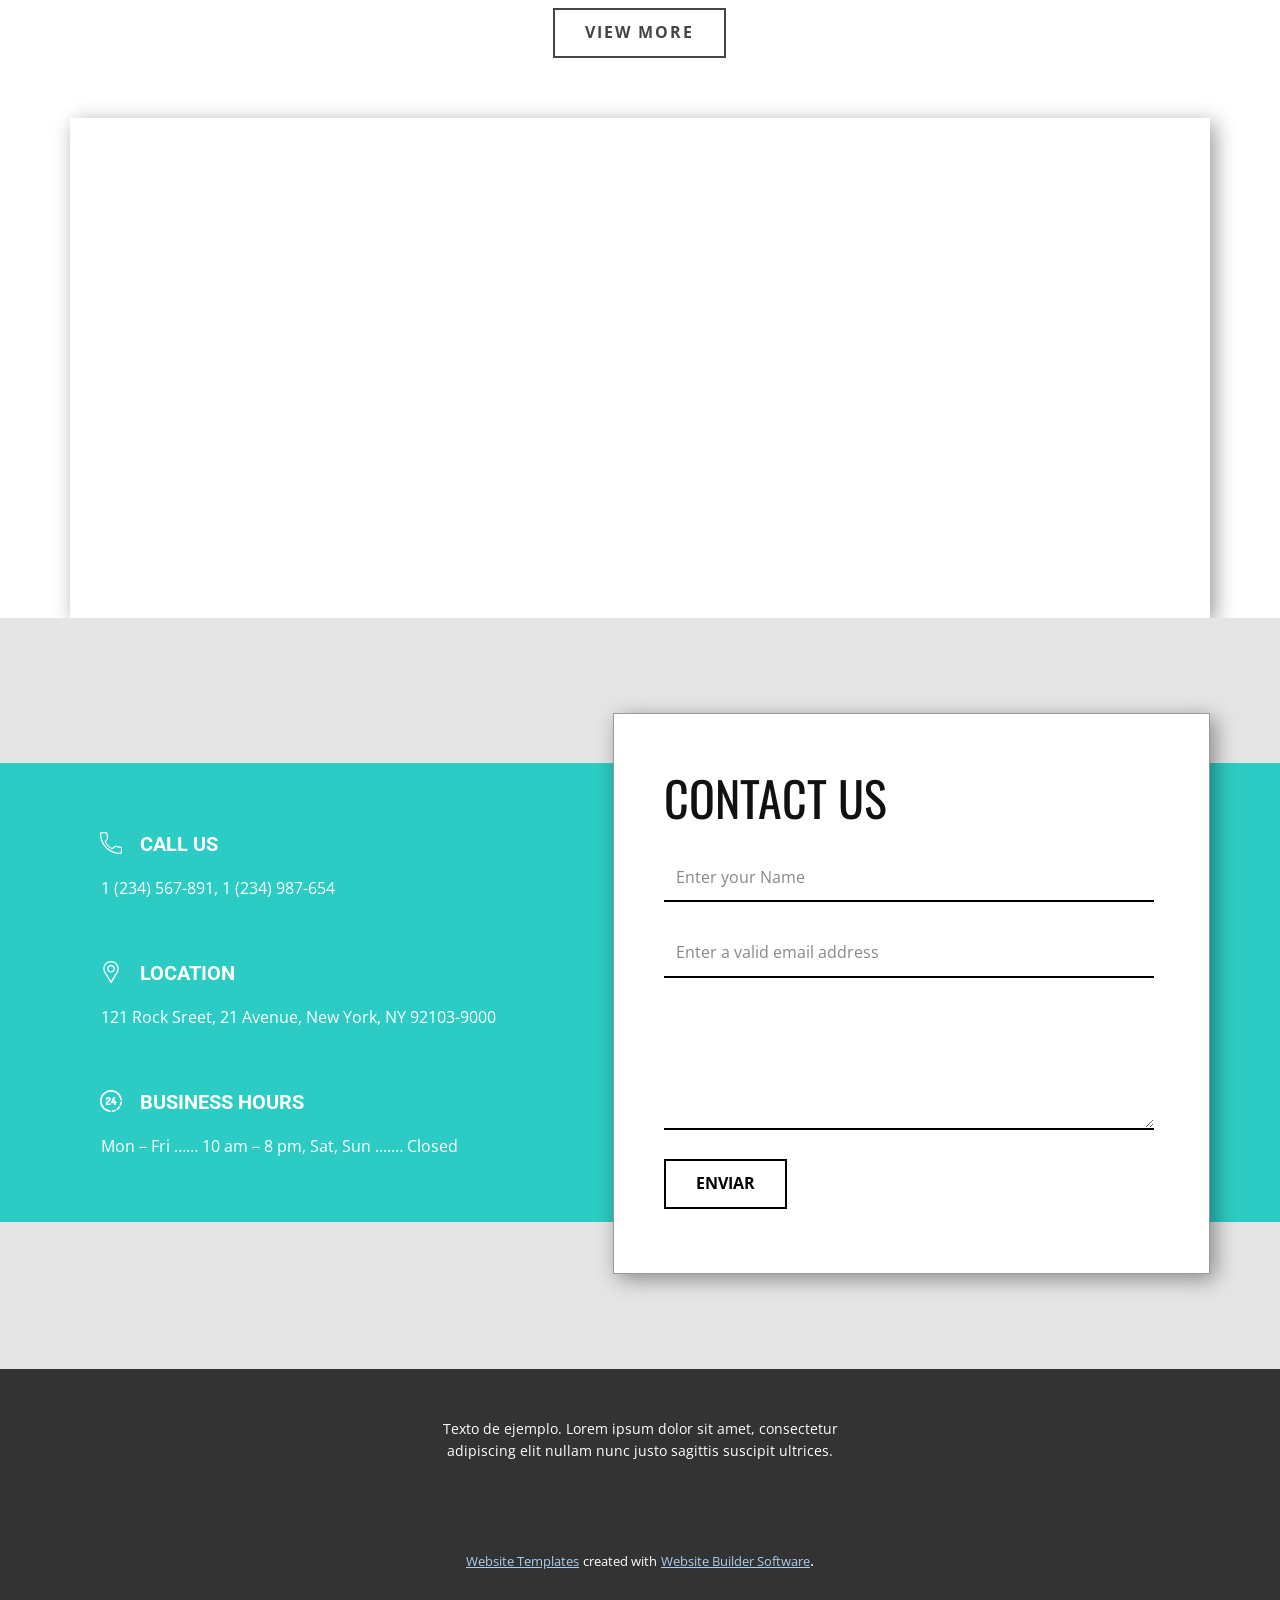
==== commit 85d21660: "2" ====
--- a/index.html
+++ b/index.html
@@ -96,14 +96,14 @@
           </div>
         </div>
       </div>
-      <a class="u-absolute-vcenter u-border-2 u-border-palette-1-base u-carousel-control u-carousel-control-prev u-icon-circle u-palette-1-base u-spacing-10 u-block-10b2-3" href="#carousel_598e" role="button" data-u-slide="prev">
+      <a class="u-absolute-vcenter u-carousel-control u-carousel-control-prev u-icon-circle u-text-grey-10 u-block-10b2-3" href="#carousel_598e" role="button" data-u-slide="prev">
         <span aria-hidden="true">
           <svg viewBox="0 0 477.175 477.175"><path d="M145.188,238.575l215.5-215.5c5.3-5.3,5.3-13.8,0-19.1s-13.8-5.3-19.1,0l-225.1,225.1c-5.3,5.3-5.3,13.8,0,19.1l225.1,225
                     c2.6,2.6,6.1,4,9.5,4s6.9-1.3,9.5-4c5.3-5.3,5.3-13.8,0-19.1L145.188,238.575z"></path></svg>
         </span>
         <span class="sr-only">Previous</span>
       </a>
-      <a class="u-absolute-vcenter u-border-2 u-border-palette-1-base u-carousel-control u-carousel-control-next u-icon-circle u-palette-1-base u-spacing-10 u-block-10b2-4" href="#carousel_598e" role="button" data-u-slide="next">
+      <a class="u-absolute-vcenter u-carousel-control u-carousel-control-next u-icon-circle u-text-grey-10 u-block-10b2-4" href="#carousel_598e" role="button" data-u-slide="next">
         <span aria-hidden="true">
           <svg viewBox="0 0 477.175 477.175"><path d="M360.731,229.075l-225.1-225.1c-5.3-5.3-13.8-5.3-19.1,0s-5.3,13.8,0,19.1l215.5,215.5l-215.5,215.5
                     c-5.3,5.3-5.3,13.8,0,19.1c2.6,2.6,6.1,4,9.5,4c3.4,0,6.9-1.3,9.5-4l225.1-225.1C365.931,242.875,365.931,234.275,360.731,229.075z"></path></svg>
@@ -182,13 +182,9 @@
     </section>
     <section class="u-clearfix u-section-4" id="sec-cc7b">
       <div class="u-clearfix u-sheet u-sheet-1">
-        <div class="u-expanded u-uploaded-video u-video u-video-1">
-          <div class="embed-responsive">
-            <video class="embed-responsive-item" poster="https://pixabay.com/get/g4a62945face2adabb27d3c4a819f4655552998452c2733aa529bd04c6ca883a2c7f2ddb0b10e91fa6ecf2a03d37968291ebf7d7dc636e4a74f427ab96dd6f896_1280.jpg">
-              <source src="files/PEOPLE-5MB.mp4" type="video/mp4">
-              <p>Your browser does not support HTML5 video.</p>
-            </video>
-            <button class="u-video-poster"></button>
+        <div class="u-expanded u-video u-video-1">
+          <div style=" position: absolute;width:178%;left:-39%;height:178%;top:-39%" class="embed-responsive">
+            <iframe style="position: absolute;top: 0;left: 0;width: 100%;height: 100%;" class="embed-responsive-item" src="https://www.youtube.com/embed/LXb3EKWsInQ?mute=0&amp;showinfo=0&amp;controls=0&amp;start=0" frameborder="0" allowfullscreen=""></iframe>
           </div>
         </div>
       </div>
@@ -213,7 +209,7 @@
                 <textarea placeholder="" rows="4" cols="50" id="message-5a14" name="message" class="u-border-2 u-border-black u-border-no-left u-border-no-right u-border-no-top u-input u-input-rectangle u-white" required=""></textarea>
               </div>
               <div class="u-align-left u-form-group u-form-submit u-form-group-4">
-                <a href="#" class="u-border-2 u-border-black u-btn u-btn-submit u-button-style u-hover-black u-none u-text-black u-text-hover-white u-btn-1">Submit</a>
+                <a href="#" class="u-border-2 u-border-black u-btn u-btn-submit u-button-style u-hover-black u-none u-text-black u-text-hover-white u-btn-1">Enviar</a>
                 <input type="submit" value="submit" class="u-form-control-hidden" wfd-invisible="true">
               </div>
               <div class="u-form-send-message u-form-send-success" wfd-invisible="true"> Thank you! Your message has been sent. </div>
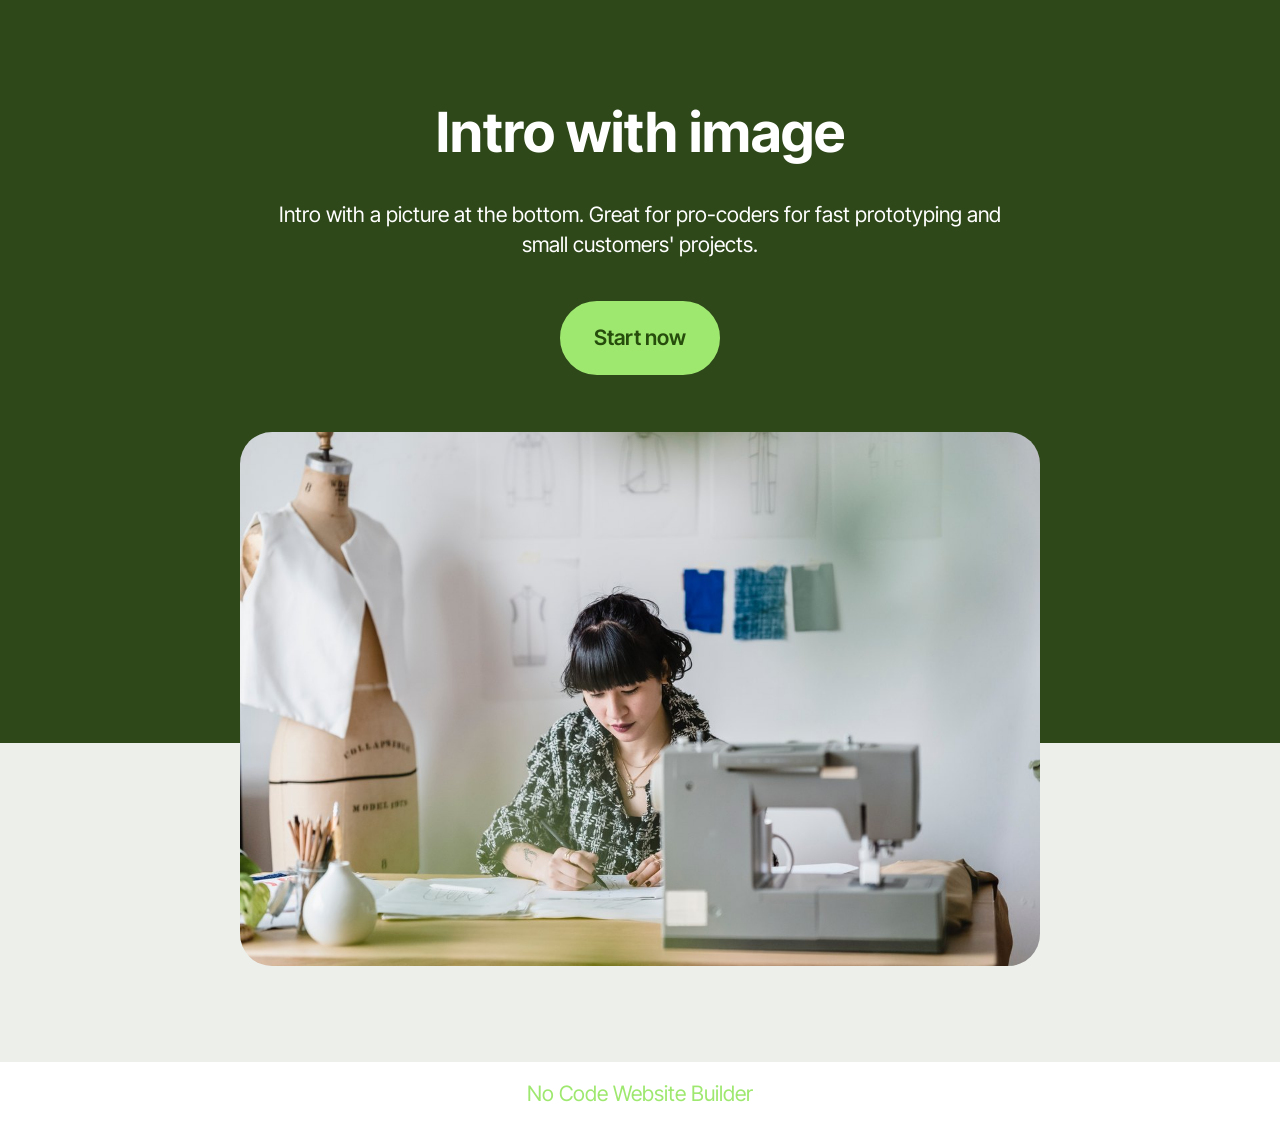
==== commit 821d680c: "1" ====
--- a/index.html
+++ b/index.html
@@ -1,266 +1,59 @@
 <!DOCTYPE html>
-<html style="font-size: 16px;">
-  <head>
-    <meta name="viewport" content="width=device-width, initial-scale=1.0">
-    <meta charset="utf-8">
-    <meta name="keywords" content="Running Group">
-    <meta name="description" content="">
-    <meta name="page_type" content="np-template-header-footer-from-plugin">
-    <title>Home</title>
-    <link rel="stylesheet" href="nicepage.css" media="screen">
-<link rel="stylesheet" href="Home.css" media="screen">
-    <script class="u-script" type="text/javascript" src="jquery.js" defer=""></script>
-    <script class="u-script" type="text/javascript" src="nicepage.js" defer=""></script>
-    <meta name="generator" content="Nicepage 3.4.1, nicepage.com">
-    
-    
-    
-    <link id="u-theme-google-font" rel="stylesheet" href="https://fonts.googleapis.com/css?family=Roboto:100,100i,300,300i,400,400i,500,500i,700,700i,900,900i|Open+Sans:300,300i,400,400i,600,600i,700,700i,800,800i">
-    <link id="u-page-google-font" rel="stylesheet" href="https://fonts.googleapis.com/css?family=Oswald:200,300,400,500,600,700">
-    
-    
-    
-    
-    
-    
-    <script type="application/ld+json">{
-		"@context": "http://schema.org",
-		"@type": "Organization",
-		"name": "",
-		"url": "index.html",
-		"logo": "images/Logored.png"
-}</script>
-    <meta property="og:title" content="Home">
-    <meta property="og:type" content="website">
-    <meta name="theme-color" content="#478ac9">
-    <link rel="canonical" href="index.html">
-    <meta property="og:url" content="index.html">
-  </head>
-  <body data-home-page="Home.html" data-home-page-title="Home" class="u-body"><header class="u-clearfix u-header u-header" id="sec-3adc"><div class="u-clearfix u-sheet u-sheet-1">
-        <a href="https://nicepage.com" class="u-image u-logo u-image-1" data-image-width="512" data-image-height="498">
-          <img src="images/Logored.png" class="u-logo-image u-logo-image-1" data-image-width="64">
-        </a>
-        <nav class="u-menu u-menu-dropdown u-offcanvas u-menu-1">
-          <div class="menu-collapse" style="font-size: 1rem; letter-spacing: 0px;">
-            <a class="u-button-style u-custom-left-right-menu-spacing u-custom-padding-bottom u-custom-top-bottom-menu-spacing u-nav-link u-text-active-palette-1-base u-text-hover-palette-2-base" href="#">
-              <svg><use xmlns:xlink="http://www.w3.org/1999/xlink" xlink:href="#menu-hamburger"></use></svg>
-              <svg version="1.1" xmlns="http://www.w3.org/2000/svg" xmlns:xlink="http://www.w3.org/1999/xlink"><defs><symbol id="menu-hamburger" viewBox="0 0 16 16" style="width: 16px; height: 16px;"><rect y="1" width="16" height="2"></rect><rect y="7" width="16" height="2"></rect><rect y="13" width="16" height="2"></rect>
-</symbol>
-</defs></svg>
-            </a>
-          </div>
-          <div class="u-custom-menu u-nav-container">
-            <ul class="u-nav u-unstyled u-nav-1"><li class="u-nav-item"><a class="u-button-style u-nav-link u-text-active-palette-1-base u-text-hover-palette-2-base" href="Home.html" style="padding: 10px 20px;">Home</a>
-</li><li class="u-nav-item"><a class="u-button-style u-nav-link u-text-active-palette-1-base u-text-hover-palette-2-base" href="Home.html#carousel_e7cc" data-page-id="1882215385" style="padding: 10px 20px;">Contact</a>
-</li></ul>
-          </div>
-          <div class="u-custom-menu u-nav-container-collapse">
-            <div class="u-black u-container-style u-inner-container-layout u-opacity u-opacity-95 u-sidenav">
-              <div class="u-sidenav-overflow">
-                <div class="u-menu-close"></div>
-                <ul class="u-align-center u-nav u-popupmenu-items u-unstyled u-nav-2"><li class="u-nav-item"><a class="u-button-style u-nav-link" href="Home.html" style="padding: 10px 20px;">Home</a>
-</li><li class="u-nav-item"><a class="u-button-style u-nav-link" href="Home.html#carousel_e7cc" data-page-id="1882215385" style="padding: 10px 20px;">Contact</a>
-</li></ul>
-              </div>
-            </div>
-            <div class="u-black u-menu-overlay u-opacity u-opacity-70"></div>
-          </div>
-        </nav>
-      </div></header>
-    <section id="carousel_598e" class="u-carousel u-slide u-block-10b2-1" data-u-ride="carousel" data-interval="5000">
-      <ol class="u-absolute-hcenter u-carousel-indicators u-block-10b2-2">
-        <li data-u-target="#carousel_598e" data-u-slide-to="0" class="u-active u-grey-30"></li>
-        <li data-u-target="#carousel_598e" data-u-slide-to="1" class="u-grey-30"></li>
-        <li data-u-target="#carousel_598e" class="u-grey-30" data-u-slide-to="2"></li>
-      </ol>
-      <div class="u-carousel-inner" role="listbox">
-        <div class="u-active u-align-center u-carousel-item u-clearfix u-image u-section-1-1" data-image-width="1280" data-image-height="875">
-          <div class="u-clearfix u-sheet u-sheet-1">
-            <h1 class="u-text u-text-default u-text-white u-title u-text-1">Bienvenido</h1>
-            <p class="u-large-text u-text u-text-variant u-text-white u-text-2" data-animation-name="fadeIn" data-animation-duration="1000" data-animation-delay="0">NICE PAGE </p>
-            <a href="https://github.com/" class="u-border-2 u-border-grey-dark-1 u-btn u-btn-round u-button-style u-radius-50 u-btn-1">سلام</a>
-          </div>
-        </div>
-        <div class="u-align-center u-carousel-item u-clearfix u-image u-section-1-2" data-image-width="1280" data-image-height="853">
-          <div class="u-clearfix u-sheet u-valign-middle u-sheet-1">
-            <h1 class="u-text u-text-default u-title u-text-1">Supporting Your Success</h1>
-            <p class="u-large-text u-text u-text-variant u-text-2">Sample text. Lorem ipsum dolor sit amet, consectetur adipiscing elit nullam nunc justo sagittis suscipit ultrices.</p>
-            <a href="" class="u-border-2 u-border-grey-dark-1 u-btn u-btn-round u-button-style u-radius-50 u-btn-1">Read More</a>
-          </div>
-        </div>
-        <div class="u-align-center u-carousel-item u-clearfix u-image u-section-1-3" data-image-width="1280" data-image-height="853">
-          <div class="u-clearfix u-sheet u-valign-middle u-sheet-1">
-            <h1 class="u-text u-text-default u-title u-text-1">Supporting Your Success</h1>
-            <p class="u-large-text u-text u-text-variant u-text-2">Sample text. Lorem ipsum dolor sit amet, consectetur adipiscing elit nullam nunc justo sagittis suscipit ultrices.</p>
-            <a href="" class="u-border-2 u-border-grey-dark-1 u-btn u-btn-round u-button-style u-radius-50 u-btn-1">Read More</a>
-          </div>
-        </div>
-      </div>
-      <a class="u-absolute-vcenter u-carousel-control u-carousel-control-prev u-icon-circle u-text-grey-10 u-block-10b2-3" href="#carousel_598e" role="button" data-u-slide="prev">
-        <span aria-hidden="true">
-          <svg viewBox="0 0 477.175 477.175"><path d="M145.188,238.575l215.5-215.5c5.3-5.3,5.3-13.8,0-19.1s-13.8-5.3-19.1,0l-225.1,225.1c-5.3,5.3-5.3,13.8,0,19.1l225.1,225
-                    c2.6,2.6,6.1,4,9.5,4s6.9-1.3,9.5-4c5.3-5.3,5.3-13.8,0-19.1L145.188,238.575z"></path></svg>
-        </span>
-        <span class="sr-only">Previous</span>
-      </a>
-      <a class="u-absolute-vcenter u-carousel-control u-carousel-control-next u-icon-circle u-text-grey-10 u-block-10b2-4" href="#carousel_598e" role="button" data-u-slide="next">
-        <span aria-hidden="true">
-          <svg viewBox="0 0 477.175 477.175"><path d="M360.731,229.075l-225.1-225.1c-5.3-5.3-13.8-5.3-19.1,0s-5.3,13.8,0,19.1l215.5,215.5l-215.5,215.5
-                    c-5.3,5.3-5.3,13.8,0,19.1c2.6,2.6,6.1,4,9.5,4c3.4,0,6.9-1.3,9.5-4l225.1-225.1C365.931,242.875,365.931,234.275,360.731,229.075z"></path></svg>
-        </span>
-        <span class="sr-only">Next</span>
-      </a>
-    </section>
-    <section class="u-align-center u-clearfix u-section-2" id="sec-2511">
-      <div class="u-clearfix u-sheet u-sheet-1">
-        <h5 class="u-text u-text-1">the title</h5>
-        <h1 class="u-text u-text-2">Iterative Methods</h1>
-        <p class="u-text u-text-3">Leverage agile frameworks to provide a robust synopsis for high level overviews. Iterative approaches to corporate strategy foster collaborative thinking to further the overall value proposition. Organically grow the holistic world view of
-                disruptive innovation.</p>
-      </div>
-    </section>
-    <section class="u-align-center u-clearfix u-section-3" id="carousel_2751">
-      <div class="u-expanded-width u-gallery u-layout-grid u-lightbox u-show-text-on-hover u-gallery-1">
-        <div class="u-gallery-inner u-gallery-inner-1">
-          <div class="u-effect-fade u-gallery-item">
-            <div class="u-back-slide" data-image-width="1000" data-image-height="1500">
-              <img class="u-back-image u-expanded u-back-image-1" src="images/pexels-photo-4210854.jpeg">
-            </div>
-            <div class="u-over-slide u-shading u-over-slide-1">
-              <h3 class="u-gallery-heading"></h3>
-              <p class="u-gallery-text"></p>
-            </div>
-          </div>
-          <div class="u-effect-fade u-gallery-item">
-            <div class="u-back-slide" data-image-width="1000" data-image-height="665">
-              <img class="u-back-image u-expanded u-back-image-2" src="images/Leopard_skin_texture_Wall_Mural_Wallpaper_a.jpg">
-            </div>
-            <div class="u-over-slide u-shading u-over-slide-2">
-              <h3 class="u-gallery-heading"></h3>
-              <p class="u-gallery-text"></p>
-            </div>
-          </div>
-          <div class="u-effect-fade u-gallery-item">
-            <div class="u-back-slide" data-image-width="1133" data-image-height="1700">
-              <img class="u-back-image u-expanded u-back-image-3" src="images/hmgoepprod1.jpg">
-            </div>
-            <div class="u-over-slide u-shading u-over-slide-3">
-              <h3 class="u-gallery-heading"></h3>
-              <p class="u-gallery-text"></p>
-            </div>
-          </div>
-          <div class="u-effect-fade u-gallery-item">
-            <div class="u-back-slide" data-image-width="1133" data-image-height="1700">
-              <img class="u-back-image u-expanded u-back-image-4" src="images/hmgoepprod.jpg">
-            </div>
-            <div class="u-over-slide u-shading u-over-slide-4">
-              <h3 class="u-gallery-heading"></h3>
-              <p class="u-gallery-text"></p>
-            </div>
-          </div>
-          <div class="u-effect-fade u-gallery-item">
-            <div class="u-back-slide" data-image-width="1133" data-image-height="1700">
-              <img class="u-back-image u-expanded u-back-image-5" src="images/50c6a407-2bec-49c5-aae2-42500cdac465.jpg">
-            </div>
-            <div class="u-over-slide u-shading u-over-slide-5">
-              <h3 class="u-gallery-heading"></h3>
-              <p class="u-gallery-text"></p>
-            </div>
-          </div>
-          <div class="u-effect-fade u-gallery-item">
-            <div class="u-back-slide" data-image-width="1133" data-image-height="1700">
-              <img class="u-back-image u-expanded u-back-image-6" src="images/3b322ff9-c21f-4b1e-9dbb-4e927246b7af.jpg">
-            </div>
-            <div class="u-over-slide u-shading u-over-slide-6">
-              <h3 class="u-gallery-heading"></h3>
-              <p class="u-gallery-text"></p>
-            </div>
-          </div>
-        </div>
-      </div>
-      <a href="https://nicepage.com" class="u-border-2 u-border-grey-dark-1 u-btn u-btn-rectangle u-button-style u-none u-btn-1">view more</a>
-    </section>
-    <section class="u-clearfix u-section-4" id="sec-cc7b">
-      <div class="u-clearfix u-sheet u-sheet-1">
-        <div class="u-expanded u-video u-video-1">
-          <div style=" position: absolute;width:178%;left:-39%;height:178%;top:-39%" class="embed-responsive">
-            <iframe style="position: absolute;top: 0;left: 0;width: 100%;height: 100%;" class="embed-responsive-item" src="https://www.youtube.com/embed/LXb3EKWsInQ?mute=0&amp;showinfo=0&amp;controls=0&amp;start=0" frameborder="0" allowfullscreen=""></iframe>
-          </div>
-        </div>
-      </div>
-    </section>
-    <section class="u-clearfix u-grey-10 u-valign-middle-lg u-valign-middle-xl u-section-5" id="carousel_e7cc">
-      <div class="u-expanded-width-lg u-expanded-width-xl u-palette-4-base u-shape u-shape-rectangle u-shape-1"></div>
-      <div class="u-align-left u-border-1 u-border-grey-40 u-container-style u-group u-white u-group-1">
-        <div class="u-container-layout u-container-layout-1">
-          <h2 class="u-custom-font u-font-oswald u-text u-text-1">Contact Us</h2>
-          <div class="u-align-left u-form u-form-1">
-            <form action="scripts/form-carousel_e7cc.php" method="POST" class="u-clearfix u-form-spacing-28 u-form-vertical u-inner-form" style="padding: 10px" source="customphp" name="form">
-              <div class="u-form-group u-form-name u-form-group-1">
-                <label for="name-5a14" class="u-form-control-hidden u-label" wfd-invisible="true">Name</label>
-                <input type="text" placeholder="Enter your Name" id="name-5a14" name="name" class="u-border-2 u-border-black u-border-no-left u-border-no-right u-border-no-top u-input u-input-rectangle u-white" required="">
-              </div>
-              <div class="u-form-email u-form-group u-form-group-2">
-                <label for="email-5a14" class="u-form-control-hidden u-label" wfd-invisible="true">Email</label>
-                <input type="email" placeholder="Enter a valid email address" id="email-5a14" name="email" class="u-border-2 u-border-black u-border-no-left u-border-no-right u-border-no-top u-input u-input-rectangle u-white" required="">
-              </div>
-              <div class="u-form-group u-form-message u-form-group-3">
-                <label for="message-5a14" class="u-form-control-hidden u-label" wfd-invisible="true">Message</label>
-                <textarea placeholder="" rows="4" cols="50" id="message-5a14" name="message" class="u-border-2 u-border-black u-border-no-left u-border-no-right u-border-no-top u-input u-input-rectangle u-white" required=""></textarea>
-              </div>
-              <div class="u-align-left u-form-group u-form-submit u-form-group-4">
-                <a href="#" class="u-border-2 u-border-black u-btn u-btn-submit u-button-style u-hover-black u-none u-text-black u-text-hover-white u-btn-1">Enviar</a>
-                <input type="submit" value="submit" class="u-form-control-hidden" wfd-invisible="true">
-              </div>
-              <div class="u-form-send-message u-form-send-success" wfd-invisible="true"> Thank you! Your message has been sent. </div>
-              <div class="u-form-send-error u-form-send-message" wfd-invisible="true"> Unable to send your message. Please fix errors then try again. </div>
-              <input type="hidden" value="" name="recaptchaResponse" wfd-invisible="true">
-            </form>
-          </div>
-        </div>
-      </div>
-      <div class="u-list u-repeater u-list-1">
-        <div class="u-container-style u-list-item u-palette-4-base u-repeater-item u-list-item-1">
-          <div class="u-container-layout u-similar-container u-valign-middle u-container-layout-2"><span class="u-icon u-icon-circle u-text-white u-icon-1"><svg class="u-svg-link" preserveAspectRatio="xMidYMin slice" viewBox="0 0 405.333 405.333" style=""><use xmlns:xlink="http://www.w3.org/1999/xlink" xlink:href="#svg-3427"></use></svg><svg xmlns="http://www.w3.org/2000/svg" xmlns:xlink="http://www.w3.org/1999/xlink" version="1.1" xml:space="preserve" class="u-svg-content" viewBox="0 0 405.333 405.333" x="0px" y="0px" id="svg-3427" style="enable-background:new 0 0 405.333 405.333;"><g><g><path d="M373.333,266.88c-25.003,0-49.493-3.904-72.725-11.584c-11.328-3.904-24.171-0.896-31.637,6.699l-46.016,34.752    c-52.779-28.16-86.571-61.931-114.389-114.368l33.813-44.928c8.512-8.533,11.563-20.971,7.915-32.64    C142.592,81.472,138.667,56.96,138.667,32c0-17.643-14.357-32-32-32H32C14.357,0,0,14.357,0,32    c0,205.845,167.488,373.333,373.333,373.333c17.643,0,32-14.357,32-32V298.88C405.333,281.237,390.976,266.88,373.333,266.88z     M384,373.333c0,5.888-4.8,10.667-10.667,10.667c-194.091,0-352-157.909-352-352c0-5.888,4.8-10.667,10.667-10.667h74.667    c5.867,0,10.667,4.779,10.667,10.667c0,27.243,4.267,53.995,12.629,79.36c1.237,3.989,0.235,8.107-3.669,12.16l-38.827,51.413    c-2.453,3.264-2.837,7.637-0.981,11.264c31.637,62.144,70.059,100.587,132.651,132.651c3.605,1.877,8.021,1.493,11.285-0.981    l52.523-39.808c2.859-2.816,7.061-3.797,10.859-2.539c25.515,8.427,52.267,12.693,79.531,12.693    c5.867,0,10.667,4.779,10.667,10.667V373.333z"></path>
-</g>
-</g></svg></span>
-            <h5 class="u-text u-text-2">Call Us</h5>
-            <p class="u-text u-text-3">1 (234) 567-891, 1 (234) 987-654</p>
-          </div>
-        </div>
-        <div class="u-container-style u-list-item u-palette-4-base u-repeater-item u-list-item-2">
-          <div class="u-container-layout u-similar-container u-valign-middle u-container-layout-3"><span class="u-icon u-icon-circle u-text-white u-icon-2"><svg class="u-svg-link" preserveAspectRatio="xMidYMin slice" viewBox="0 0 512 512" style=""><use xmlns:xlink="http://www.w3.org/1999/xlink" xlink:href="#svg-ed0b"></use></svg><svg xmlns="http://www.w3.org/2000/svg" xmlns:xlink="http://www.w3.org/1999/xlink" version="1.1" xml:space="preserve" class="u-svg-content" viewBox="0 0 512 512" x="0px" y="0px" id="svg-ed0b" style="enable-background:new 0 0 512 512;"><g><g><path d="M256,0C156.748,0,76,80.748,76,180c0,33.534,9.289,66.26,26.869,94.652l142.885,230.257    c2.737,4.411,7.559,7.091,12.745,7.091c0.04,0,0.079,0,0.119,0c5.231-0.041,10.063-2.804,12.75-7.292L410.611,272.22    C427.221,244.428,436,212.539,436,180C436,80.748,355.252,0,256,0z M384.866,256.818L258.272,468.186l-129.905-209.34    C113.734,235.214,105.8,207.95,105.8,180c0-82.71,67.49-150.2,150.2-150.2S406.1,97.29,406.1,180    C406.1,207.121,398.689,233.688,384.866,256.818z"></path>
-</g>
-</g><g><g><path d="M256,90c-49.626,0-90,40.374-90,90c0,49.309,39.717,90,90,90c50.903,0,90-41.233,90-90C346,130.374,305.626,90,256,90z     M256,240.2c-33.257,0-60.2-27.033-60.2-60.2c0-33.084,27.116-60.2,60.2-60.2s60.1,27.116,60.1,60.2    C316.1,212.683,289.784,240.2,256,240.2z"></path>
-</g>
-</g></svg></span>
-            <h5 class="u-text u-text-4">Location</h5>
-            <p class="u-text u-text-5">121 Rock Sreet, 21 Avenue, New York, NY 92103-9000</p>
-          </div>
-        </div>
-        <div class="u-container-style u-list-item u-palette-4-base u-repeater-item u-list-item-3">
-          <div class="u-container-layout u-similar-container u-valign-middle u-container-layout-4"><span class="u-icon u-icon-circle u-text-white u-icon-3"><svg class="u-svg-link" preserveAspectRatio="xMidYMin slice" viewBox="0 0 512.00042 512" style=""><use xmlns:xlink="http://www.w3.org/1999/xlink" xlink:href="#svg-f65a"></use></svg><svg xmlns="http://www.w3.org/2000/svg" xmlns:xlink="http://www.w3.org/1999/xlink" version="1.1" xml:space="preserve" class="u-svg-content" viewBox="0 0 512.00042 512" id="svg-f65a"><path d="m172.578125 310.394531v2.308594h67.191406c6.414063 0 12.054688 7.953125 12.054688 17.183594 0 9.234375-5.640625 17.695312-12.054688 17.695312h-91.300781c-7.183594 0-17.441406-4.871093-17.441406-12.308593v-24.878907c0-40.265625 80.789062-63.347656 80.789062-95.917969 0-8.207031-5.128906-18.210937-19.492187-18.210937-10.257813 0-19.234375 5.128906-19.234375 19.238281 0 7.4375-7.953125 14.617188-21.03125 14.617188-10.257813 0-17.953125-4.617188-17.953125-20.773438 0-31.289062 28.726562-49.242187 57.960937-49.242187 29.753906 0 59.757813 18.722656 59.757813 53.089843 0 55.652344-79.246094 73.863282-79.246094 97.199219zm216.199219-20.773437c0-9.230469-4.101563-18.464844-12.308594-18.464844h-11.027344v-17.953125c0-8.460937-10.003906-12.054687-20.007812-12.054687-10 0-20.003906 3.59375-20.003906 12.054687v17.953125h-22.054688l45.394531-91.046875c.769531-1.792969 1.28125-3.332031 1.28125-4.871094 0-9.234375-13.078125-15.132812-20.003906-15.132812-6.414063 0-12.824219 2.820312-16.671875 10.257812l-59.242188 116.183594c-1.539062 2.820313-2.054687 5.640625-2.054687 7.691406 0 8.976563 5.898437 13.851563 13.335937 13.851563h60.015626v27.183594c0 8.207031 10.003906 12.3125 20.003906 12.3125 10.003906 0 20.007812-4.105469 20.007812-12.3125v-27.183594h11.027344c6.15625 0 12.308594-9.234375 12.308594-18.46875zm-48.105469 167.53125c-17.921875 7.503906-36.804687 12.554687-56.128906 15.003906-10.957031 1.390625-18.710938 11.402344-17.320313 22.359375 1.386719 10.925781 11.367188 18.714844 22.355469 17.324219 22.90625-2.90625 45.292969-8.894532 66.546875-17.792969 10.1875-4.269531 14.988281-15.984375 10.71875-26.171875-4.265625-10.1875-15.980469-14.992188-26.171875-10.722656zm116.710937-72.226563c-8.769531-6.710937-21.324218-5.039062-28.039062 3.730469-11.757812 15.367188-25.519531 29.113281-40.898438 40.855469-8.78125 6.699219-10.464843 19.25-3.765624 28.03125 6.714843 8.792969 19.269531 10.453125 28.035156 3.761719 18.199218-13.894532 34.484375-30.15625 48.398437-48.339844 6.710938-8.773438 5.039063-21.324219-3.730469-28.039063zm37.125-117.773437c-10.949218-1.386719-20.964843 6.371094-22.351562 17.328125-2.445312 19.320312-7.484375 38.199219-14.980469 56.121093-4.261719 10.1875.542969 21.90625 10.730469 26.167969 10.148438 4.246094 21.890625-.496093 26.171875-10.730469 8.886719-21.253906 14.863281-43.636718 17.761719-66.535156 1.386718-10.957031-6.371094-20.964844-17.332032-22.351562zm-265.167968 205.003906c-107.941406-13.691406-189.339844-106.214844-189.339844-215.210938 0-119.894531 97.023438-216.945312 216.941406-216.945312 108.996094 0 201.511719 81.398438 215.207032 189.34375 1.390624 10.957031 11.414062 18.714844 22.355468 17.324219 10.957032-1.390625 18.714844-11.398438 17.324219-22.359375-16.101563-126.933594-124.492187-224.308594-254.886719-224.308594-142.003906 0-256.941406 114.921875-256.941406 256.945312 0 130.527344 97.496094 238.804688 224.304688 254.894532 10.929687 1.382812 20.964843-6.335938 22.359374-17.324219 1.390626-10.957031-6.367187-20.96875-17.324218-22.359375zm0 0"></path></svg></span>
-            <h5 class="u-text u-text-6">Business Hours</h5>
-            <p class="u-text u-text-7">Mon – Fri …… 10 am – 8 pm, Sat, Sun ....… Closed</p>
-          </div>
-        </div>
-      </div>
-    </section>
-    
-    
-    <footer class="u-align-center u-clearfix u-footer u-grey-80 u-footer" id="sec-6026"><div class="u-clearfix u-sheet u-sheet-1">
-        <p class="u-small-text u-text u-text-variant u-text-1">Texto de ejemplo. Lorem ipsum dolor sit amet, consectetur adipiscing elit nullam nunc justo sagittis suscipit ultrices.</p>
-      </div></footer>
-    <section class="u-backlink u-clearfix u-grey-80">
-      <a class="u-link" href="https://nicepage.com/website-templates" target="_blank">
-        <span>Website Templates</span>
-      </a>
-      <p class="u-text">
-        <span>created with</span>
-      </p>
-      <a class="u-link" href="https://nicepage.com/" target="_blank">
-        <span>Website Builder Software</span>
-      </a>. 
-    </section>
-  </body>
+<html  >
+<head>
+  <!-- Site made with Mobirise Website Builder v6.0.1, https://mobirise.com -->
+  <meta charset="UTF-8">
+  <meta http-equiv="X-UA-Compatible" content="IE=edge">
+  <meta name="generator" content="Mobirise v6.0.1, mobirise.com">
+  <meta name="viewport" content="width=device-width, initial-scale=1, minimum-scale=1">
+  <link rel="shortcut icon" href="assets/images/logo5.png" type="image/x-icon">
+  <meta name="description" content="">
+  
+  
+  <title>Home</title>
+  <link rel="stylesheet" href="assets/bootstrap/css/bootstrap.min.css">
+  <link rel="stylesheet" href="assets/bootstrap/css/bootstrap-grid.min.css">
+  <link rel="stylesheet" href="assets/bootstrap/css/bootstrap-reboot.min.css">
+  <link rel="stylesheet" href="assets/theme/css/style.css">
+  <link rel="preload" href="https://fonts.googleapis.com/css2?family=Inter+Tight:wght@400;700&display=swap&display=swap" as="style" onload="this.onload=null;this.rel='stylesheet'">
+  <noscript><link rel="stylesheet" href="https://fonts.googleapis.com/css2?family=Inter+Tight:wght@400;700&display=swap&display=swap"></noscript>
+  <link rel="preload" as="style" href="assets/mobirise/css/mbr-additional.css?v=vWniP1"><link rel="stylesheet" href="assets/mobirise/css/mbr-additional.css?v=vWniP1" type="text/css">
+
+  
+  
+  
+</head>
+<body>
+  
+  <section data-bs-version="5.1" class="header5 cid-uIW8WnjxIs" id="header05-0">
+	
+
+	
+	
+	<div class="topbg"></div>
+	<div class="align-center container-fluid">
+		<div class="row justify-content-center">
+			<div class="col-md-12 content-head">
+				<h1 class="mbr-section-title mbr-fonts-style mb-4 display-2">
+					<strong>Intro with image</strong>
+				</h1>
+				<p class="mbr-text mbr-fonts-style mb-4 display-7">
+					Intro with a picture at the bottom. Great for pro-coders for fast prototyping and small customers'
+					projects.
+				</p>
+				<div class="mbr-section-btn mt-3">
+					<a class="btn btn-primary display-7" href="https://mobiri.se">Start now</a>
+				</div>
+			</div>
+		</div>
+		<div class="row mt-5 justify-content-center">
+			<div class="col-12 col-lg-8">
+				<img src="assets/images/6.jpg" alt="Mobirise Website Builder" title="">
+			</div>
+		</div>
+	</div>
+</section><section class="display-7" style="padding: 0;align-items: center;justify-content: center;flex-wrap: wrap;    align-content: center;display: flex;position: relative;height: 4rem;"><a href="https://mobiri.se/3075520" style="flex: 1 1;height: 4rem;position: absolute;width: 100%;z-index: 1;"><img alt="" style="height: 4rem;" src="[data-uri]"></a><p style="margin: 0;text-align: center;" class="display-7">&#8204;</p><a style="z-index:1" href="https://mobirise.com/builder/no-code-website-builder.html">No Code Website Builder</a></section><script src="assets/bootstrap/js/bootstrap.bundle.min.js"></script>  <script src="assets/smoothscroll/smooth-scroll.js"></script>  <script src="assets/ytplayer/index.js"></script>  <script src="assets/theme/js/script.js"></script>  
+  
+  
+</body>
 </html>
--- a/assets/theme/css/style.css
+++ b/assets/theme/css/style.css
@@ -0,0 +1,965 @@
+@charset "UTF-8";
+section {
+  background-color: #ffffff;
+}
+
+body {
+  font-style: normal;
+  line-height: 1.5;
+  font-weight: 400;
+  color: #232323;
+  position: relative;
+}
+
+button {
+  background-color: transparent;
+  border-color: transparent;
+}
+
+.embla__button,
+.carousel-control {
+  background-color: #edefea !important;
+  opacity: 0.8 !important;
+  color: #464845 !important;
+  border-color: #edefea !important;
+}
+
+.carousel .close,
+.modalWindow .close {
+  background-color: #edefea !important;
+  color: #464845 !important;
+  border-color: #edefea !important;
+  opacity: 0.8 !important;
+}
+
+.carousel .close:hover,
+.modalWindow .close:hover {
+  opacity: 1 !important;
+}
+
+.carousel-indicators li {
+  background-color: #edefea !important;
+  border: 2px solid #464845 !important;
+}
+
+.carousel-indicators li:hover,
+.carousel-indicators li:active {
+  opacity: 0.8 !important;
+}
+
+.embla__button:hover,
+.carousel-control:hover {
+  background-color: #edefea !important;
+  opacity: 1 !important;
+}
+
+.modalWindow-video-container {
+  height: 80%;
+}
+
+section,
+.container,
+.container-fluid {
+  position: relative;
+  word-wrap: break-word;
+}
+
+a.mbr-iconfont:hover {
+  text-decoration: none;
+}
+
+.article .lead p,
+.article .lead ul,
+.article .lead ol,
+.article .lead pre,
+.article .lead blockquote {
+  margin-bottom: 0;
+}
+
+a {
+  font-style: normal;
+  font-weight: 400;
+  cursor: pointer;
+}
+a, a:hover {
+  text-decoration: none;
+}
+
+.mbr-section-title {
+  font-style: normal;
+  line-height: 1.3;
+}
+
+.mbr-section-subtitle {
+  line-height: 1.3;
+}
+
+.mbr-text {
+  font-style: normal;
+  line-height: 1.7;
+}
+
+h1,
+h2,
+h3,
+h4,
+h5,
+h6,
+.display-1,
+.display-2,
+.display-4,
+.display-5,
+.display-7,
+span,
+p,
+a {
+  line-height: 1;
+  word-break: break-word;
+  word-wrap: break-word;
+  font-weight: 400;
+}
+
+b,
+strong {
+  font-weight: bold;
+}
+
+input:-webkit-autofill, input:-webkit-autofill:hover, input:-webkit-autofill:focus, input:-webkit-autofill:active {
+  transition-delay: 9999s;
+  -webkit-transition-property: background-color, color;
+  transition-property: background-color, color;
+}
+
+textarea[type=hidden] {
+  display: none;
+}
+
+section {
+  background-position: 50% 50%;
+  background-repeat: no-repeat;
+  background-size: cover;
+}
+section .mbr-background-video,
+section .mbr-background-video-preview {
+  position: absolute;
+  bottom: 0;
+  left: 0;
+  right: 0;
+  top: 0;
+}
+
+.hidden {
+  visibility: hidden;
+}
+
+.mbr-z-index20 {
+  z-index: 20;
+}
+
+/*! Base colors */
+.mbr-white {
+  color: #ffffff;
+}
+
+.mbr-black {
+  color: #111111;
+}
+
+.mbr-bg-white {
+  background-color: #ffffff;
+}
+
+.mbr-bg-black {
+  background-color: #000000;
+}
+
+/*! Text-aligns */
+.align-left {
+  text-align: left;
+}
+
+.align-center {
+  text-align: center;
+}
+
+.align-right {
+  text-align: right;
+}
+
+/*! Font-weight  */
+.mbr-light {
+  font-weight: 300;
+}
+
+.mbr-regular {
+  font-weight: 400;
+}
+
+.mbr-semibold {
+  font-weight: 500;
+}
+
+.mbr-bold {
+  font-weight: 700;
+}
+
+/*! Media  */
+.media-content {
+  flex-basis: 100%;
+}
+
+.media-container-row {
+  display: flex;
+  flex-direction: row;
+  flex-wrap: wrap;
+  justify-content: center;
+  align-content: center;
+  align-items: start;
+}
+.media-container-row .media-size-item {
+  width: 400px;
+}
+
+.media-container-column {
+  display: flex;
+  flex-direction: column;
+  flex-wrap: wrap;
+  justify-content: center;
+  align-content: center;
+  align-items: stretch;
+}
+.media-container-column > * {
+  width: 100%;
+}
+
+@media (min-width: 992px) {
+  .media-container-row {
+    flex-wrap: nowrap;
+  }
+}
+figure {
+  margin-bottom: 0;
+  overflow: hidden;
+}
+
+figure[mbr-media-size] {
+  transition: width 0.1s;
+}
+
+img,
+iframe {
+  display: block;
+  width: 100%;
+}
+
+.card {
+  background-color: transparent;
+  border: none;
+}
+
+.card-box {
+  width: 100%;
+}
+
+.card-img {
+  text-align: center;
+  flex-shrink: 0;
+  -webkit-flex-shrink: 0;
+}
+
+.media {
+  max-width: 100%;
+  margin: 0 auto;
+}
+
+.mbr-figure {
+  align-self: center;
+}
+
+.media-container > div {
+  max-width: 100%;
+}
+
+.mbr-figure img,
+.card-img img {
+  width: 100%;
+}
+
+@media (max-width: 991px) {
+  .media-size-item {
+    width: auto !important;
+  }
+  .media {
+    width: auto;
+  }
+  .mbr-figure {
+    width: 100% !important;
+  }
+}
+/*! Buttons */
+.mbr-section-btn {
+  margin-left: -0.6rem;
+  margin-right: -0.6rem;
+  font-size: 0;
+}
+
+.btn {
+  font-weight: 600;
+  border-width: 1px;
+  font-style: normal;
+  margin: 0.6rem 0.6rem;
+  white-space: normal;
+  transition: all 0.2s ease-in-out;
+  display: inline-flex;
+  align-items: center;
+  justify-content: center;
+  word-break: break-word;
+}
+
+.btn-sm {
+  font-weight: 600;
+  letter-spacing: 0px;
+  transition: all 0.3s ease-in-out;
+}
+
+.btn-md {
+  font-weight: 600;
+  letter-spacing: 0px;
+  transition: all 0.3s ease-in-out;
+}
+
+.btn-lg {
+  font-weight: 600;
+  letter-spacing: 0px;
+  transition: all 0.3s ease-in-out;
+}
+
+.btn-form {
+  margin: 0;
+}
+.btn-form:hover {
+  cursor: pointer;
+}
+
+nav .mbr-section-btn {
+  margin-left: 0rem;
+  margin-right: 0rem;
+}
+
+/*! Btn icon margin */
+.btn .mbr-iconfont,
+.btn.btn-sm .mbr-iconfont {
+  order: 1;
+  cursor: pointer;
+  margin-left: 0.5rem;
+  vertical-align: sub;
+}
+
+.btn.btn-md .mbr-iconfont,
+.btn.btn-md .mbr-iconfont {
+  margin-left: 0.8rem;
+}
+
+.mbr-regular {
+  font-weight: 400;
+}
+
+.mbr-semibold {
+  font-weight: 500;
+}
+
+.mbr-bold {
+  font-weight: 700;
+}
+
+[type=submit] {
+  -webkit-appearance: none;
+}
+
+/*! Full-screen */
+.mbr-fullscreen .mbr-overlay {
+  min-height: 100vh;
+}
+
+.mbr-fullscreen {
+  display: flex;
+  display: -moz-flex;
+  display: -ms-flex;
+  display: -o-flex;
+  align-items: center;
+  min-height: 100vh;
+  padding-top: 3rem;
+  padding-bottom: 3rem;
+}
+
+/*! Map */
+.map {
+  height: 25rem;
+  position: relative;
+}
+.map iframe {
+  width: 100%;
+  height: 100%;
+}
+
+/*! Scroll to top arrow */
+.mbr-arrow-up {
+  bottom: 25px;
+  right: 90px;
+  position: fixed;
+  text-align: right;
+  z-index: 5000;
+  color: #ffffff;
+  font-size: 22px;
+}
+
+.mbr-arrow-up a {
+  background: rgba(0, 0, 0, 0.2);
+  border-radius: 50%;
+  color: #fff;
+  display: inline-block;
+  height: 60px;
+  width: 60px;
+  border: 2px solid #fff;
+  outline-style: none !important;
+  position: relative;
+  text-decoration: none;
+  transition: all 0.3s ease-in-out;
+  cursor: pointer;
+  text-align: center;
+}
+.mbr-arrow-up a:hover {
+  background-color: rgba(0, 0, 0, 0.4);
+}
+.mbr-arrow-up a i {
+  line-height: 60px;
+}
+
+.mbr-arrow-up-icon {
+  display: block;
+  color: #fff;
+}
+
+.mbr-arrow-up-icon::before {
+  content: "›";
+  display: inline-block;
+  font-family: serif;
+  font-size: 22px;
+  line-height: 1;
+  font-style: normal;
+  position: relative;
+  top: 6px;
+  left: -4px;
+  transform: rotate(-90deg);
+}
+
+/*! Arrow Down */
+.mbr-arrow {
+  position: absolute;
+  bottom: 45px;
+  left: 50%;
+  width: 60px;
+  height: 60px;
+  cursor: pointer;
+  background-color: rgba(80, 80, 80, 0.5);
+  border-radius: 50%;
+  transform: translateX(-50%);
+}
+@media (max-width: 767px) {
+  .mbr-arrow {
+    display: none;
+  }
+}
+.mbr-arrow > a {
+  display: inline-block;
+  text-decoration: none;
+  outline-style: none;
+  animation: arrowdown 1.7s ease-in-out infinite;
+  color: #ffffff;
+}
+.mbr-arrow > a > i {
+  position: absolute;
+  top: -2px;
+  left: 15px;
+  font-size: 2rem;
+}
+
+#scrollToTop a i::before {
+  content: "";
+  position: absolute;
+  display: block;
+  border-bottom: 2.5px solid #fff;
+  border-left: 2.5px solid #fff;
+  width: 27.8%;
+  height: 27.8%;
+  left: 50%;
+  top: 51%;
+  transform: translateY(-30%) translateX(-50%) rotate(135deg);
+}
+
+@keyframes arrowdown {
+  0% {
+    transform: translateY(0px);
+  }
+  50% {
+    transform: translateY(-5px);
+  }
+  100% {
+    transform: translateY(0px);
+  }
+}
+@media (max-width: 500px) {
+  .mbr-arrow-up {
+    left: 0;
+    right: 0;
+    text-align: center;
+  }
+}
+/*Gradients animation*/
+@keyframes gradient-animation {
+  from {
+    background-position: 0% 100%;
+    animation-timing-function: ease-in-out;
+  }
+  to {
+    background-position: 100% 0%;
+    animation-timing-function: ease-in-out;
+  }
+}
+.bg-gradient {
+  background-size: 200% 200%;
+  animation: gradient-animation 5s infinite alternate;
+  -webkit-animation: gradient-animation 5s infinite alternate;
+}
+
+.menu .navbar-brand {
+  display: -webkit-flex;
+}
+.menu .navbar-brand span {
+  display: flex;
+  display: -webkit-flex;
+}
+.menu .navbar-brand .navbar-caption-wrap {
+  display: -webkit-flex;
+}
+.menu .navbar-brand .navbar-logo img {
+  display: -webkit-flex;
+  width: auto;
+}
+@media (min-width: 768px) and (max-width: 991px) {
+  .menu .navbar-toggleable-sm .navbar-nav {
+    display: -ms-flexbox;
+  }
+}
+@media (max-width: 991px) {
+  .menu .navbar-collapse {
+    max-height: 93.5vh;
+  }
+  .menu .navbar-collapse.show {
+    overflow: auto;
+  }
+}
+@media (min-width: 992px) {
+  .menu .navbar-nav.nav-dropdown {
+    display: -webkit-flex;
+  }
+  .menu .navbar-toggleable-sm .navbar-collapse {
+    display: -webkit-flex !important;
+  }
+  .menu .collapsed .navbar-collapse {
+    max-height: 93.5vh;
+  }
+  .menu .collapsed .navbar-collapse.show {
+    overflow: auto;
+  }
+}
+@media (max-width: 767px) {
+  .menu .navbar-collapse {
+    max-height: 80vh;
+  }
+}
+
+.nav-link .mbr-iconfont {
+  margin-right: 0.5rem;
+}
+
+.navbar {
+  display: -webkit-flex;
+  -webkit-flex-wrap: wrap;
+  -webkit-align-items: center;
+  -webkit-justify-content: space-between;
+}
+
+.navbar-collapse {
+  -webkit-flex-basis: 100%;
+  -webkit-flex-grow: 1;
+  -webkit-align-items: center;
+}
+
+.nav-dropdown .link {
+  padding: 0.667em 1.667em !important;
+  margin: 0 !important;
+}
+
+.nav {
+  display: -webkit-flex;
+  -webkit-flex-wrap: wrap;
+}
+
+.row {
+  display: -webkit-flex;
+  -webkit-flex-wrap: wrap;
+}
+
+.justify-content-center {
+  -webkit-justify-content: center;
+}
+
+.form-inline {
+  display: -webkit-flex;
+}
+
+.card-wrapper {
+  -webkit-flex: 1;
+}
+
+.carousel-control {
+  z-index: 10;
+  display: -webkit-flex;
+}
+
+.carousel-controls {
+  display: -webkit-flex;
+}
+
+.media {
+  display: -webkit-flex;
+}
+
+.form-group:focus {
+  outline: none;
+}
+
+.jq-selectbox__select {
+  padding: 7px 0;
+  position: relative;
+}
+
+.jq-selectbox__dropdown {
+  overflow: hidden;
+  border-radius: 10px;
+  position: absolute;
+  top: 100%;
+  left: 0 !important;
+  width: 100% !important;
+}
+
+.jq-selectbox__trigger-arrow {
+  right: 0;
+  transform: translateY(-50%);
+}
+
+.jq-selectbox li {
+  padding: 1.07em 0.5em;
+}
+
+input[type=range] {
+  padding-left: 0 !important;
+  padding-right: 0 !important;
+}
+
+.modal-dialog,
+.modal-content {
+  height: 100%;
+}
+
+.modal-dialog .carousel-inner {
+  height: calc(100vh - 1.75rem);
+}
+@media (max-width: 575px) {
+  .modal-dialog .carousel-inner {
+    height: calc(100vh - 1rem);
+  }
+}
+
+.carousel-item {
+  text-align: center;
+}
+
+.carousel-item img {
+  margin: auto;
+}
+
+.navbar-toggler {
+  align-self: flex-start;
+  padding: 0.25rem 0.75rem;
+  font-size: 1.25rem;
+  line-height: 1;
+  background: transparent;
+  border: 1px solid transparent;
+  border-radius: 0.25rem;
+}
+
+.navbar-toggler:focus,
+.navbar-toggler:hover {
+  text-decoration: none;
+  box-shadow: none;
+}
+
+.navbar-toggler-icon {
+  display: inline-block;
+  width: 1.5em;
+  height: 1.5em;
+  vertical-align: middle;
+  content: "";
+  background: no-repeat center center;
+  background-size: 100% 100%;
+}
+
+.navbar-toggler-left {
+  position: absolute;
+  left: 1rem;
+}
+
+.navbar-toggler-right {
+  position: absolute;
+  right: 1rem;
+}
+
+.card-img {
+  width: auto;
+}
+
+.menu .navbar.collapsed:not(.beta-menu) {
+  flex-direction: column;
+}
+
+.carousel-item.active,
+.carousel-item-next,
+.carousel-item-prev {
+  display: flex;
+}
+
+.note-air-layout .dropup .dropdown-menu,
+.note-air-layout .navbar-fixed-bottom .dropdown .dropdown-menu {
+  bottom: initial !important;
+}
+
+html,
+body {
+  height: auto;
+  min-height: 100vh;
+}
+
+.dropup .dropdown-toggle::after {
+  display: none;
+}
+
+.form-asterisk {
+  font-family: initial;
+  position: absolute;
+  top: -2px;
+  font-weight: normal;
+}
+
+.form-control-label {
+  position: relative;
+  cursor: pointer;
+  margin-bottom: 0.357em;
+  padding: 0;
+}
+
+.alert {
+  color: #ffffff;
+  border-radius: 0;
+  border: 0;
+  font-size: 1.1rem;
+  line-height: 1.5;
+  margin-bottom: 1.875rem;
+  padding: 1.25rem;
+  position: relative;
+  text-align: center;
+}
+.alert.alert-form::after {
+  background-color: inherit;
+  bottom: -7px;
+  content: "";
+  display: block;
+  height: 14px;
+  left: 50%;
+  margin-left: -7px;
+  position: absolute;
+  transform: rotate(45deg);
+  width: 14px;
+}
+
+.form-control {
+  background-color: #ffffff;
+  background-clip: border-box;
+  color: #232323;
+  line-height: 1rem !important;
+  height: auto;
+  padding: 1.2rem 2rem;
+  transition: border-color 0.25s ease 0s;
+  border: 1px solid transparent !important;
+  border-radius: 4px;
+  box-shadow: rgba(0, 0, 0, 0.07) 0px 1px 1px 0px, rgba(0, 0, 0, 0.07) 0px 1px 3px 0px, rgba(0, 0, 0, 0.03) 0px 0px 0px 1px;
+}
+.form-active .form-control:invalid {
+  border-color: red;
+}
+
+.row > * {
+  padding-right: 1rem;
+  padding-left: 1rem;
+}
+
+form .row {
+  margin-left: -0.6rem;
+  margin-right: -0.6rem;
+}
+form .row [class*=col] {
+  padding-left: 0.6rem;
+  padding-right: 0.6rem;
+}
+
+form .mbr-section-btn {
+  padding-left: 0.6rem;
+  padding-right: 0.6rem;
+}
+
+form .form-check-input {
+  margin-top: 0.5;
+}
+
+textarea.form-control {
+  line-height: 1.5rem !important;
+}
+
+.form-group {
+  margin-bottom: 1.2rem;
+}
+
+.form-control,
+form .btn {
+  min-height: 48px;
+}
+
+.gdpr-block label span.textGDPR input[name=gdpr] {
+  top: 7px;
+}
+
+.form-control:focus {
+  box-shadow: none;
+}
+
+:focus {
+  outline: none;
+}
+
+.mbr-overlay {
+  background-color: #000;
+  bottom: 0;
+  left: 0;
+  opacity: 0.5;
+  position: absolute;
+  right: 0;
+  top: 0;
+  z-index: 0;
+  pointer-events: none;
+}
+
+blockquote {
+  font-style: italic;
+  padding: 3rem;
+  font-size: 1.09rem;
+  position: relative;
+  border-left: 3px solid;
+}
+
+ul,
+ol,
+pre,
+blockquote {
+  margin-bottom: 2.3125rem;
+}
+
+.mt-4 {
+  margin-top: 2rem !important;
+}
+
+.mb-4 {
+  margin-bottom: 2rem !important;
+}
+
+.container,
+.container-fluid {
+  padding-left: 16px;
+  padding-right: 16px;
+}
+
+.row {
+  margin-left: -16px;
+  margin-right: -16px;
+}
+.row > [class*=col] {
+  padding-left: 16px;
+  padding-right: 16px;
+}
+
+@media (min-width: 992px) {
+  .container-fluid {
+    padding-left: 32px;
+    padding-right: 32px;
+  }
+}
+@media (max-width: 991px) {
+  .mbr-container {
+    padding-left: 16px;
+    padding-right: 16px;
+  }
+}
+.app-video-wrapper > img {
+  opacity: 1;
+}
+
+.app-video-wrapper {
+  background: transparent;
+}
+
+.item {
+  position: relative;
+}
+
+.dropdown-menu .dropdown-menu {
+  left: 100%;
+}
+
+.dropdown-item + .dropdown-menu {
+  display: none;
+}
+
+.dropdown-item:hover + .dropdown-menu,
+.dropdown-menu:hover {
+  display: block;
+}
+
+@media (min-aspect-ratio: 16/9) {
+  .mbr-video-foreground {
+    height: 300% !important;
+    top: -100% !important;
+  }
+}
+@media (max-aspect-ratio: 16/9) {
+  .mbr-video-foreground {
+    width: 300% !important;
+    left: -100% !important;
+  }
+}.engine {
+	position: absolute;
+	text-indent: -2400px;
+	text-align: center;
+	padding: 0;
+	top: 0;
+	left: -2400px;
+}
--- a/assets/mobirise/css/mbr-additional.css
+++ b/assets/mobirise/css/mbr-additional.css
@@ -0,0 +1,815 @@
+.btn {
+  border-width: 2px;
+}
+img,
+.card-wrap,
+.card-wrapper,
+.video-wrapper,
+.mbr-figure iframe,
+.google-map iframe,
+.slide-content,
+.plan,
+.card,
+.item-wrapper {
+  border-radius: 2rem !important;
+}
+.video-wrapper {
+  overflow: hidden;
+}
+body {
+  font-family: Inter Tight;
+}
+.display-1 {
+  font-family: 'Inter Tight', sans-serif;
+  font-size: 5rem;
+  line-height: 1;
+}
+.display-1 > .mbr-iconfont {
+  font-size: 6.25rem;
+}
+.display-2 {
+  font-family: 'Inter Tight', sans-serif;
+  font-size: 4rem;
+  line-height: 1;
+}
+.display-2 > .mbr-iconfont {
+  font-size: 5rem;
+}
+.display-4 {
+  font-family: 'Inter Tight', sans-serif;
+  font-size: 1.4rem;
+  line-height: 1.5;
+}
+.display-4 > .mbr-iconfont {
+  font-size: 1.75rem;
+}
+.display-5 {
+  font-family: 'Inter Tight', sans-serif;
+  font-size: 2rem;
+  line-height: 1.5;
+}
+.display-5 > .mbr-iconfont {
+  font-size: 2.5rem;
+}
+.display-7 {
+  font-family: 'Inter Tight', sans-serif;
+  font-size: 1.4rem;
+  line-height: 1.3;
+}
+.display-7 > .mbr-iconfont {
+  font-size: 1.75rem;
+}
+/* ---- Fluid typography for mobile devices ---- */
+/* 1.4 - font scale ratio ( bootstrap == 1.42857 ) */
+/* 100vw - current viewport width */
+/* (48 - 20)  48 == 48rem == 768px, 20 == 20rem == 320px(minimal supported viewport) */
+/* 0.65 - min scale variable, may vary */
+@media (max-width: 992px) {
+  .display-1 {
+    font-size: 4rem;
+  }
+}
+@media (max-width: 768px) {
+  .display-1 {
+    font-size: 3.5rem;
+    font-size: calc( 2.4rem + (5 - 2.4) * ((100vw - 20rem) / (48 - 20)));
+    line-height: calc( 1.1 * (2.4rem + (5 - 2.4) * ((100vw - 20rem) / (48 - 20))));
+  }
+  .display-2 {
+    font-size: 3.2rem;
+    font-size: calc( 2.05rem + (4 - 2.05) * ((100vw - 20rem) / (48 - 20)));
+    line-height: calc( 1.3 * (2.05rem + (4 - 2.05) * ((100vw - 20rem) / (48 - 20))));
+  }
+  .display-4 {
+    font-size: 1.12rem;
+    font-size: calc( 1.14rem + (1.4 - 1.14) * ((100vw - 20rem) / (48 - 20)));
+    line-height: calc( 1.4 * (1.14rem + (1.4 - 1.14) * ((100vw - 20rem) / (48 - 20))));
+  }
+  .display-5 {
+    font-size: 1.6rem;
+    font-size: calc( 1.35rem + (2 - 1.35) * ((100vw - 20rem) / (48 - 20)));
+    line-height: calc( 1.4 * (1.35rem + (2 - 1.35) * ((100vw - 20rem) / (48 - 20))));
+  }
+  .display-7 {
+    font-size: 1.12rem;
+    font-size: calc( 1.14rem + (1.4 - 1.14) * ((100vw - 20rem) / (48 - 20)));
+    line-height: calc( 1.4 * (1.14rem + (1.4 - 1.14) * ((100vw - 20rem) / (48 - 20))));
+  }
+}
+@media (min-width: 992px) and (max-width: 1400px) {
+  .display-1 {
+    font-size: 3.5rem;
+    font-size: calc( 2.4rem + (5 - 2.4) * ((100vw - 62rem) / (87 - 62)));
+    line-height: calc( 1.1 * (2.4rem + (5 - 2.4) * ((100vw - 62rem) / (87 - 62))));
+  }
+  .display-2 {
+    font-size: 3.2rem;
+    font-size: calc( 2.05rem + (4 - 2.05) * ((100vw - 62rem) / (87 - 62)));
+    line-height: calc( 1.3 * (2.05rem + (4 - 2.05) * ((100vw - 62rem) / (87 - 62))));
+  }
+  .display-4 {
+    font-size: 1.12rem;
+    font-size: calc( 1.14rem + (1.4 - 1.14) * ((100vw - 62rem) / (87 - 62)));
+    line-height: calc( 1.4 * (1.14rem + (1.4 - 1.14) * ((100vw - 62rem) / (87 - 62))));
+  }
+  .display-5 {
+    font-size: 1.6rem;
+    font-size: calc( 1.35rem + (2 - 1.35) * ((100vw - 62rem) / (87 - 62)));
+    line-height: calc( 1.4 * (1.35rem + (2 - 1.35) * ((100vw - 62rem) / (87 - 62))));
+  }
+  .display-7 {
+    font-size: 1.12rem;
+    font-size: calc( 1.14rem + (1.4 - 1.14) * ((100vw - 62rem) / (87 - 62)));
+    line-height: calc( 1.4 * (1.14rem + (1.4 - 1.14) * ((100vw - 62rem) / (87 - 62))));
+  }
+}
+/* Buttons */
+.btn {
+  padding: 1.25rem 2rem;
+  border-radius: 4px;
+}
+@media (max-width: 767px) {
+  .btn {
+    padding: 0.75rem 1.5rem;
+  }
+}
+.btn-sm {
+  padding: 0.6rem 1.2rem;
+  border-radius: 4px;
+}
+.btn-md {
+  padding: 0.6rem 1.2rem;
+  border-radius: 4px;
+}
+.btn-lg {
+  padding: 1.25rem 2rem;
+  border-radius: 4px;
+}
+.bg-primary {
+  background-color: #9fe870 !important;
+}
+.bg-success {
+  background-color: #3a341c !important;
+}
+.bg-info {
+  background-color: #320707 !important;
+}
+.bg-warning {
+  background-color: #a0e2e1 !important;
+}
+.bg-danger {
+  background-color: #ffea64 !important;
+}
+.btn-primary,
+.btn-primary:active {
+  background-color: #9fe870 !important;
+  border-color: #9fe870 !important;
+  color: #264d0c !important;
+  box-shadow: none;
+}
+.btn-primary:hover,
+.btn-primary:focus,
+.btn-primary.focus,
+.btn-primary.active {
+  color: inherit;
+  background-color: #bcef9c !important;
+  border-color: #bcef9c !important;
+  box-shadow: none;
+}
+.btn-primary.disabled,
+.btn-primary:disabled {
+  color: #264d0c !important;
+  background-color: #bcef9c !important;
+  border-color: #bcef9c !important;
+}
+.btn-secondary,
+.btn-secondary:active {
+  background-color: #ffd7ef !important;
+  border-color: #ffd7ef !important;
+  color: #d70081 !important;
+  box-shadow: none;
+}
+.btn-secondary:hover,
+.btn-secondary:focus,
+.btn-secondary.focus,
+.btn-secondary.active {
+  color: inherit;
+  background-color: #ffffff !important;
+  border-color: #ffffff !important;
+  box-shadow: none;
+}
+.btn-secondary.disabled,
+.btn-secondary:disabled {
+  color: #d70081 !important;
+  background-color: #ffffff !important;
+  border-color: #ffffff !important;
+}
+.btn-info,
+.btn-info:active {
+  background-color: #320707 !important;
+  border-color: #320707 !important;
+  color: #ffffff !important;
+  box-shadow: none;
+}
+.btn-info:hover,
+.btn-info:focus,
+.btn-info.focus,
+.btn-info.active {
+  color: inherit;
+  background-color: #5f0d0d !important;
+  border-color: #5f0d0d !important;
+  box-shadow: none;
+}
+.btn-info.disabled,
+.btn-info:disabled {
+  color: #ffffff !important;
+  background-color: #5f0d0d !important;
+  border-color: #5f0d0d !important;
+}
+.btn-success,
+.btn-success:active {
+  background-color: #3a341c !important;
+  border-color: #3a341c !important;
+  color: #ffffff !important;
+  box-shadow: none;
+}
+.btn-success:hover,
+.btn-success:focus,
+.btn-success.focus,
+.btn-success.active {
+  color: inherit;
+  background-color: #5c532d !important;
+  border-color: #5c532d !important;
+  box-shadow: none;
+}
+.btn-success.disabled,
+.btn-success:disabled {
+  color: #ffffff !important;
+  background-color: #5c532d !important;
+  border-color: #5c532d !important;
+}
+.btn-warning,
+.btn-warning:active {
+  background-color: #a0e2e1 !important;
+  border-color: #a0e2e1 !important;
+  color: #1f6463 !important;
+  box-shadow: none;
+}
+.btn-warning:hover,
+.btn-warning:focus,
+.btn-warning.focus,
+.btn-warning.active {
+  color: inherit;
+  background-color: #c7eeed !important;
+  border-color: #c7eeed !important;
+  box-shadow: none;
+}
+.btn-warning.disabled,
+.btn-warning:disabled {
+  color: #1f6463 !important;
+  background-color: #c7eeed !important;
+  border-color: #c7eeed !important;
+}
+.btn-danger,
+.btn-danger:active {
+  background-color: #ffea64 !important;
+  border-color: #ffea64 !important;
+  color: #645600 !important;
+  box-shadow: none;
+}
+.btn-danger:hover,
+.btn-danger:focus,
+.btn-danger.focus,
+.btn-danger.active {
+  color: inherit;
+  background-color: #fff197 !important;
+  border-color: #fff197 !important;
+  box-shadow: none;
+}
+.btn-danger.disabled,
+.btn-danger:disabled {
+  color: #645600 !important;
+  background-color: #fff197 !important;
+  border-color: #fff197 !important;
+}
+.btn-white,
+.btn-white:active {
+  background-color: #eff0ec !important;
+  border-color: #eff0ec !important;
+  color: #757b62 !important;
+  box-shadow: none;
+}
+.btn-white:hover,
+.btn-white:focus,
+.btn-white.focus,
+.btn-white.active {
+  color: inherit;
+  background-color: #ffffff !important;
+  border-color: #ffffff !important;
+  box-shadow: none;
+}
+.btn-white.disabled,
+.btn-white:disabled {
+  color: #757b62 !important;
+  background-color: #ffffff !important;
+  border-color: #ffffff !important;
+}
+.btn-black,
+.btn-black:active {
+  background-color: #232323 !important;
+  border-color: #232323 !important;
+  color: #ffffff !important;
+  box-shadow: none;
+}
+.btn-black:hover,
+.btn-black:focus,
+.btn-black.focus,
+.btn-black.active {
+  color: inherit;
+  background-color: #3d3d3d !important;
+  border-color: #3d3d3d !important;
+  box-shadow: none;
+}
+.btn-black.disabled,
+.btn-black:disabled {
+  color: #ffffff !important;
+  background-color: #3d3d3d !important;
+  border-color: #3d3d3d !important;
+}
+.btn-primary-outline,
+.btn-primary-outline:active {
+  background-color: transparent !important;
+  border-color: #9fe870;
+  color: #9fe870;
+}
+.btn-primary-outline:hover,
+.btn-primary-outline:focus,
+.btn-primary-outline.focus,
+.btn-primary-outline.active {
+  color: #6ddc25 !important;
+  background-color: transparent !important;
+  border-color: #6ddc25 !important;
+  box-shadow: none !important;
+}
+.btn-primary-outline.disabled,
+.btn-primary-outline:disabled {
+  color: #264d0c !important;
+  background-color: #9fe870 !important;
+  border-color: #9fe870 !important;
+}
+.btn-secondary-outline,
+.btn-secondary-outline:active {
+  background-color: transparent !important;
+  border-color: #ffd7ef;
+  color: #ffd7ef;
+}
+.btn-secondary-outline:hover,
+.btn-secondary-outline:focus,
+.btn-secondary-outline.focus,
+.btn-secondary-outline.active {
+  color: #ff80cc !important;
+  background-color: transparent !important;
+  border-color: #ff80cc !important;
+  box-shadow: none !important;
+}
+.btn-secondary-outline.disabled,
+.btn-secondary-outline:disabled {
+  color: #d70081 !important;
+  background-color: #ffd7ef !important;
+  border-color: #ffd7ef !important;
+}
+.btn-info-outline,
+.btn-info-outline:active {
+  background-color: transparent !important;
+  border-color: #320707;
+  color: #320707;
+}
+.btn-info-outline:hover,
+.btn-info-outline:focus,
+.btn-info-outline.focus,
+.btn-info-outline.active {
+  color: #000000 !important;
+  background-color: transparent !important;
+  border-color: #000000 !important;
+  box-shadow: none !important;
+}
+.btn-info-outline.disabled,
+.btn-info-outline:disabled {
+  color: #ffffff !important;
+  background-color: #320707 !important;
+  border-color: #320707 !important;
+}
+.btn-success-outline,
+.btn-success-outline:active {
+  background-color: transparent !important;
+  border-color: #3a341c;
+  color: #3a341c;
+}
+.btn-success-outline:hover,
+.btn-success-outline:focus,
+.btn-success-outline.focus,
+.btn-success-outline.active {
+  color: #000000 !important;
+  background-color: transparent !important;
+  border-color: #000000 !important;
+  box-shadow: none !important;
+}
+.btn-success-outline.disabled,
+.btn-success-outline:disabled {
+  color: #ffffff !important;
+  background-color: #3a341c !important;
+  border-color: #3a341c !important;
+}
+.btn-warning-outline,
+.btn-warning-outline:active {
+  background-color: transparent !important;
+  border-color: #a0e2e1;
+  color: #a0e2e1;
+}
+.btn-warning-outline:hover,
+.btn-warning-outline:focus,
+.btn-warning-outline.focus,
+.btn-warning-outline.active {
+  color: #5ececc !important;
+  background-color: transparent !important;
+  border-color: #5ececc !important;
+  box-shadow: none !important;
+}
+.btn-warning-outline.disabled,
+.btn-warning-outline:disabled {
+  color: #1f6463 !important;
+  background-color: #a0e2e1 !important;
+  border-color: #a0e2e1 !important;
+}
+.btn-danger-outline,
+.btn-danger-outline:active {
+  background-color: transparent !important;
+  border-color: #ffea64;
+  color: #ffea64;
+}
+.btn-danger-outline:hover,
+.btn-danger-outline:focus,
+.btn-danger-outline.focus,
+.btn-danger-outline.active {
+  color: #ffde0d !important;
+  background-color: transparent !important;
+  border-color: #ffde0d !important;
+  box-shadow: none !important;
+}
+.btn-danger-outline.disabled,
+.btn-danger-outline:disabled {
+  color: #645600 !important;
+  background-color: #ffea64 !important;
+  border-color: #ffea64 !important;
+}
+.btn-black-outline,
+.btn-black-outline:active {
+  background-color: transparent !important;
+  border-color: #232323;
+  color: #232323;
+}
+.btn-black-outline:hover,
+.btn-black-outline:focus,
+.btn-black-outline.focus,
+.btn-black-outline.active {
+  color: #000000 !important;
+  background-color: transparent !important;
+  border-color: #000000 !important;
+  box-shadow: none !important;
+}
+.btn-black-outline.disabled,
+.btn-black-outline:disabled {
+  color: #ffffff !important;
+  background-color: #232323 !important;
+  border-color: #232323 !important;
+}
+.btn-white-outline,
+.btn-white-outline:active {
+  background-color: transparent !important;
+  border-color: #fafafa;
+  color: #fafafa;
+}
+.btn-white-outline:hover,
+.btn-white-outline:focus,
+.btn-white-outline.focus,
+.btn-white-outline.active {
+  color: #cfcfcf !important;
+  background-color: transparent !important;
+  border-color: #cfcfcf !important;
+  box-shadow: none !important;
+}
+.btn-white-outline.disabled,
+.btn-white-outline:disabled {
+  color: #7a7a7a !important;
+  background-color: #fafafa !important;
+  border-color: #fafafa !important;
+}
+.text-primary {
+  color: #9fe870 !important;
+}
+.text-secondary {
+  color: #ffd7ef !important;
+}
+.text-success {
+  color: #3a341c !important;
+}
+.text-info {
+  color: #320707 !important;
+}
+.text-warning {
+  color: #a0e2e1 !important;
+}
+.text-danger {
+  color: #ffea64 !important;
+}
+.text-white {
+  color: #fafafa !important;
+}
+.text-black {
+  color: #232323 !important;
+}
+a.text-primary:hover,
+a.text-primary:focus,
+a.text-primary.active {
+  color: #66d022 !important;
+}
+a.text-secondary:hover,
+a.text-secondary:focus,
+a.text-secondary.active {
+  color: #ff71c6 !important;
+}
+a.text-success:hover,
+a.text-success:focus,
+a.text-success.active {
+  color: #000000 !important;
+}
+a.text-info:hover,
+a.text-info:focus,
+a.text-info.active {
+  color: #000000 !important;
+}
+a.text-warning:hover,
+a.text-warning:focus,
+a.text-warning.active {
+  color: #52cac8 !important;
+}
+a.text-danger:hover,
+a.text-danger:focus,
+a.text-danger.active {
+  color: #fddb00 !important;
+}
+a.text-white:hover,
+a.text-white:focus,
+a.text-white.active {
+  color: #c7c7c7 !important;
+}
+a.text-black:hover,
+a.text-black:focus,
+a.text-black.active {
+  color: #000000 !important;
+}
+a[class*="text-"]:not(.nav-link):not(.dropdown-item):not([role]):not(.navbar-caption) {
+  position: relative;
+  background-image: transparent;
+  background-size: 10000px 2px;
+  background-repeat: no-repeat;
+  background-position: 0px 1.2em;
+  background-position: -10000px 1.2em;
+}
+a[class*="text-"]:not(.nav-link):not(.dropdown-item):not([role]):not(.navbar-caption):hover {
+  transition: background-position 2s ease-in-out;
+  background-image: linear-gradient(currentColor 50%, currentColor 50%);
+  background-position: 0px 1.2em;
+}
+.nav-tabs .nav-link.active {
+  color: #9fe870;
+}
+.nav-tabs .nav-link:not(.active) {
+  color: #232323;
+}
+.alert-success {
+  background-color: #70c770;
+}
+.alert-info {
+  background-color: #320707;
+}
+.alert-warning {
+  background-color: #a0e2e1;
+}
+.alert-danger {
+  background-color: #ffea64;
+}
+.mbr-section-btn .btn:not(.btn-form) {
+  border-radius: 100px;
+}
+.mbr-gallery-filter li a {
+  border-radius: 100px !important;
+}
+.mbr-gallery-filter li.active .btn {
+  background-color: #9fe870;
+  border-color: #9fe870;
+  color: #306310;
+}
+.mbr-gallery-filter li.active .btn:focus {
+  box-shadow: none;
+}
+.nav-tabs .nav-link {
+  border-radius: 100px !important;
+}
+a,
+a:hover {
+  color: #9fe870;
+}
+.mbr-plan-header.bg-primary .mbr-plan-subtitle,
+.mbr-plan-header.bg-primary .mbr-plan-price-desc {
+  color: #ffffff;
+}
+.mbr-plan-header.bg-success .mbr-plan-subtitle,
+.mbr-plan-header.bg-success .mbr-plan-price-desc {
+  color: #c0b27c;
+}
+.mbr-plan-header.bg-info .mbr-plan-subtitle,
+.mbr-plan-header.bg-info .mbr-plan-price-desc {
+  color: #f3abab;
+}
+.mbr-plan-header.bg-warning .mbr-plan-subtitle,
+.mbr-plan-header.bg-warning .mbr-plan-price-desc {
+  color: #ffffff;
+}
+.mbr-plan-header.bg-danger .mbr-plan-subtitle,
+.mbr-plan-header.bg-danger .mbr-plan-price-desc {
+  color: #ffffff;
+}
+/* Scroll to top button*/
+.scrollToTop_wraper {
+  display: none;
+}
+.form-control {
+  font-family: 'Inter Tight', sans-serif;
+  font-size: 1.4rem;
+  line-height: 1.3;
+  font-weight: 400;
+  border-radius: 40px !important;
+}
+.form-control > .mbr-iconfont {
+  font-size: 1.75rem;
+}
+.form-control:hover,
+.form-control:focus {
+  box-shadow: rgba(0, 0, 0, 0.07) 0px 1px 1px 0px, rgba(0, 0, 0, 0.07) 0px 1px 3px 0px, rgba(0, 0, 0, 0.03) 0px 0px 0px 1px;
+  border-color: #9fe870 !important;
+}
+.form-control:-webkit-input-placeholder {
+  font-family: 'Inter Tight', sans-serif;
+  font-size: 1.4rem;
+  line-height: 1.3;
+  font-weight: 400;
+}
+.form-control:-webkit-input-placeholder > .mbr-iconfont {
+  font-size: 1.75rem;
+}
+blockquote {
+  border-color: #9fe870;
+}
+/* Forms */
+.mbr-form .input-group-btn .btn {
+  border-radius: 100px !important;
+}
+.mbr-form .input-group-btn .btn:hover {
+  box-shadow: 0 10px 40px 0 rgba(0, 0, 0, 0.2);
+}
+.mbr-form .input-group-btn button[type="submit"] {
+  border-radius: 100px !important;
+  padding: 1rem 3rem;
+}
+.mbr-form .input-group-btn button[type="submit"]:hover {
+  box-shadow: 0 10px 40px 0 rgba(0, 0, 0, 0.2);
+}
+.jq-selectbox li:hover,
+.jq-selectbox li.selected {
+  background-color: #9fe870;
+  color: #000000;
+}
+.jq-number__spin {
+  transition: 0.25s ease;
+}
+.jq-number__spin:hover {
+  border-color: #9fe870;
+}
+.jq-selectbox .jq-selectbox__trigger-arrow,
+.jq-number__spin.minus:after,
+.jq-number__spin.plus:after {
+  transition: 0.4s;
+  border-top-color: #232323;
+  border-bottom-color: #232323;
+}
+.jq-selectbox:hover .jq-selectbox__trigger-arrow,
+.jq-number__spin.minus:hover:after,
+.jq-number__spin.plus:hover:after {
+  border-top-color: #9fe870;
+  border-bottom-color: #9fe870;
+}
+.xdsoft_datetimepicker .xdsoft_calendar td.xdsoft_default,
+.xdsoft_datetimepicker .xdsoft_calendar td.xdsoft_current,
+.xdsoft_datetimepicker .xdsoft_timepicker .xdsoft_time_box > div > div.xdsoft_current {
+  color: #000000 !important;
+  background-color: #9fe870 !important;
+  box-shadow: none !important;
+}
+.xdsoft_datetimepicker .xdsoft_calendar td:hover,
+.xdsoft_datetimepicker .xdsoft_timepicker .xdsoft_time_box > div > div:hover {
+  color: #000000 !important;
+  background: #ffd7ef !important;
+  box-shadow: none !important;
+}
+.lazy-bg {
+  background-image: none !important;
+}
+.lazy-placeholder:not(section),
+.lazy-none {
+  display: block;
+  position: relative;
+  padding-bottom: 56.25%;
+  width: 100%;
+  height: auto;
+}
+iframe.lazy-placeholder,
+.lazy-placeholder:after {
+  content: '';
+  position: absolute;
+  width: 200px;
+  height: 200px;
+  background: transparent no-repeat center;
+  background-size: contain;
+  top: 50%;
+  left: 50%;
+  transform: translateX(-50%) translateY(-50%);
+  background-image: url("data:image/svg+xml;charset=UTF-8,%3csvg width='32' height='32' viewBox='0 0 64 64' xmlns='http://www.w3.org/2000/svg' stroke='%239fe870' %3e%3cg fill='none' fill-rule='evenodd'%3e%3cg transform='translate(16 16)' stroke-width='2'%3e%3ccircle stroke-opacity='.5' cx='16' cy='16' r='16'/%3e%3cpath d='M32 16c0-9.94-8.06-16-16-16'%3e%3canimateTransform attributeName='transform' type='rotate' from='0 16 16' to='360 16 16' dur='1s' repeatCount='indefinite'/%3e%3c/path%3e%3c/g%3e%3c/g%3e%3c/svg%3e");
+}
+section.lazy-placeholder:after {
+  opacity: 0.5;
+}
+body {
+  overflow-x: hidden;
+}
+a {
+  transition: color 0.6s;
+}
+@media (max-width: 1400px) {
+  .container {
+    max-width: 100%;
+  }
+}
+@media (max-width: 1400px) and (min-width: 768px) {
+  .container {
+    padding-left: 32px;
+    padding-right: 32px;
+  }
+}
+@media (max-width: 1400px) and (min-width: 768px) {
+  .container-fluid {
+    padding-left: 32px;
+    padding-right: 32px;
+  }
+}
+@media (max-width: 767px) {
+  .container-fluid {
+    padding-left: 16px;
+    padding-right: 16px;
+  }
+}
+.cid-uIW8WnjxIs {
+  padding-top: 6rem;
+  padding-bottom: 6rem;
+  background-color: #2e481a;
+}
+.cid-uIW8WnjxIs .mbr-fallback-image.disabled {
+  display: none;
+}
+.cid-uIW8WnjxIs .mbr-fallback-image {
+  display: block;
+  background-size: cover;
+  background-position: center center;
+  width: 100%;
+  height: 100%;
+  position: absolute;
+  bottom: 0;
+}
+.cid-uIW8WnjxIs .topbg {
+  position: absolute;
+  bottom: 0;
+  left: 0;
+  width: 100%;
+  height: 30%;
+  background: #edefeb;
+}
+.cid-uIW8WnjxIs .mbr-section-title {
+  color: #ffffff;
+}
+.cid-uIW8WnjxIs .mbr-text,
+.cid-uIW8WnjxIs .mbr-section-btn {
+  color: #ffffff;
+}
+.cid-uIW8WnjxIs .content-head {
+  max-width: 800px;
+}
--- a/assets/mobirise/css/mbr-additional.css
+++ b/assets/mobirise/css/mbr-additional.css
@@ -0,0 +1,815 @@
+.btn {
+  border-width: 2px;
+}
+img,
+.card-wrap,
+.card-wrapper,
+.video-wrapper,
+.mbr-figure iframe,
+.google-map iframe,
+.slide-content,
+.plan,
+.card,
+.item-wrapper {
+  border-radius: 2rem !important;
+}
+.video-wrapper {
+  overflow: hidden;
+}
+body {
+  font-family: Inter Tight;
+}
+.display-1 {
+  font-family: 'Inter Tight', sans-serif;
+  font-size: 5rem;
+  line-height: 1;
+}
+.display-1 > .mbr-iconfont {
+  font-size: 6.25rem;
+}
+.display-2 {
+  font-family: 'Inter Tight', sans-serif;
+  font-size: 4rem;
+  line-height: 1;
+}
+.display-2 > .mbr-iconfont {
+  font-size: 5rem;
+}
+.display-4 {
+  font-family: 'Inter Tight', sans-serif;
+  font-size: 1.4rem;
+  line-height: 1.5;
+}
+.display-4 > .mbr-iconfont {
+  font-size: 1.75rem;
+}
+.display-5 {
+  font-family: 'Inter Tight', sans-serif;
+  font-size: 2rem;
+  line-height: 1.5;
+}
+.display-5 > .mbr-iconfont {
+  font-size: 2.5rem;
+}
+.display-7 {
+  font-family: 'Inter Tight', sans-serif;
+  font-size: 1.4rem;
+  line-height: 1.3;
+}
+.display-7 > .mbr-iconfont {
+  font-size: 1.75rem;
+}
+/* ---- Fluid typography for mobile devices ---- */
+/* 1.4 - font scale ratio ( bootstrap == 1.42857 ) */
+/* 100vw - current viewport width */
+/* (48 - 20)  48 == 48rem == 768px, 20 == 20rem == 320px(minimal supported viewport) */
+/* 0.65 - min scale variable, may vary */
+@media (max-width: 992px) {
+  .display-1 {
+    font-size: 4rem;
+  }
+}
+@media (max-width: 768px) {
+  .display-1 {
+    font-size: 3.5rem;
+    font-size: calc( 2.4rem + (5 - 2.4) * ((100vw - 20rem) / (48 - 20)));
+    line-height: calc( 1.1 * (2.4rem + (5 - 2.4) * ((100vw - 20rem) / (48 - 20))));
+  }
+  .display-2 {
+    font-size: 3.2rem;
+    font-size: calc( 2.05rem + (4 - 2.05) * ((100vw - 20rem) / (48 - 20)));
+    line-height: calc( 1.3 * (2.05rem + (4 - 2.05) * ((100vw - 20rem) / (48 - 20))));
+  }
+  .display-4 {
+    font-size: 1.12rem;
+    font-size: calc( 1.14rem + (1.4 - 1.14) * ((100vw - 20rem) / (48 - 20)));
+    line-height: calc( 1.4 * (1.14rem + (1.4 - 1.14) * ((100vw - 20rem) / (48 - 20))));
+  }
+  .display-5 {
+    font-size: 1.6rem;
+    font-size: calc( 1.35rem + (2 - 1.35) * ((100vw - 20rem) / (48 - 20)));
+    line-height: calc( 1.4 * (1.35rem + (2 - 1.35) * ((100vw - 20rem) / (48 - 20))));
+  }
+  .display-7 {
+    font-size: 1.12rem;
+    font-size: calc( 1.14rem + (1.4 - 1.14) * ((100vw - 20rem) / (48 - 20)));
+    line-height: calc( 1.4 * (1.14rem + (1.4 - 1.14) * ((100vw - 20rem) / (48 - 20))));
+  }
+}
+@media (min-width: 992px) and (max-width: 1400px) {
+  .display-1 {
+    font-size: 3.5rem;
+    font-size: calc( 2.4rem + (5 - 2.4) * ((100vw - 62rem) / (87 - 62)));
+    line-height: calc( 1.1 * (2.4rem + (5 - 2.4) * ((100vw - 62rem) / (87 - 62))));
+  }
+  .display-2 {
+    font-size: 3.2rem;
+    font-size: calc( 2.05rem + (4 - 2.05) * ((100vw - 62rem) / (87 - 62)));
+    line-height: calc( 1.3 * (2.05rem + (4 - 2.05) * ((100vw - 62rem) / (87 - 62))));
+  }
+  .display-4 {
+    font-size: 1.12rem;
+    font-size: calc( 1.14rem + (1.4 - 1.14) * ((100vw - 62rem) / (87 - 62)));
+    line-height: calc( 1.4 * (1.14rem + (1.4 - 1.14) * ((100vw - 62rem) / (87 - 62))));
+  }
+  .display-5 {
+    font-size: 1.6rem;
+    font-size: calc( 1.35rem + (2 - 1.35) * ((100vw - 62rem) / (87 - 62)));
+    line-height: calc( 1.4 * (1.35rem + (2 - 1.35) * ((100vw - 62rem) / (87 - 62))));
+  }
+  .display-7 {
+    font-size: 1.12rem;
+    font-size: calc( 1.14rem + (1.4 - 1.14) * ((100vw - 62rem) / (87 - 62)));
+    line-height: calc( 1.4 * (1.14rem + (1.4 - 1.14) * ((100vw - 62rem) / (87 - 62))));
+  }
+}
+/* Buttons */
+.btn {
+  padding: 1.25rem 2rem;
+  border-radius: 4px;
+}
+@media (max-width: 767px) {
+  .btn {
+    padding: 0.75rem 1.5rem;
+  }
+}
+.btn-sm {
+  padding: 0.6rem 1.2rem;
+  border-radius: 4px;
+}
+.btn-md {
+  padding: 0.6rem 1.2rem;
+  border-radius: 4px;
+}
+.btn-lg {
+  padding: 1.25rem 2rem;
+  border-radius: 4px;
+}
+.bg-primary {
+  background-color: #9fe870 !important;
+}
+.bg-success {
+  background-color: #3a341c !important;
+}
+.bg-info {
+  background-color: #320707 !important;
+}
+.bg-warning {
+  background-color: #a0e2e1 !important;
+}
+.bg-danger {
+  background-color: #ffea64 !important;
+}
+.btn-primary,
+.btn-primary:active {
+  background-color: #9fe870 !important;
+  border-color: #9fe870 !important;
+  color: #264d0c !important;
+  box-shadow: none;
+}
+.btn-primary:hover,
+.btn-primary:focus,
+.btn-primary.focus,
+.btn-primary.active {
+  color: inherit;
+  background-color: #bcef9c !important;
+  border-color: #bcef9c !important;
+  box-shadow: none;
+}
+.btn-primary.disabled,
+.btn-primary:disabled {
+  color: #264d0c !important;
+  background-color: #bcef9c !important;
+  border-color: #bcef9c !important;
+}
+.btn-secondary,
+.btn-secondary:active {
+  background-color: #ffd7ef !important;
+  border-color: #ffd7ef !important;
+  color: #d70081 !important;
+  box-shadow: none;
+}
+.btn-secondary:hover,
+.btn-secondary:focus,
+.btn-secondary.focus,
+.btn-secondary.active {
+  color: inherit;
+  background-color: #ffffff !important;
+  border-color: #ffffff !important;
+  box-shadow: none;
+}
+.btn-secondary.disabled,
+.btn-secondary:disabled {
+  color: #d70081 !important;
+  background-color: #ffffff !important;
+  border-color: #ffffff !important;
+}
+.btn-info,
+.btn-info:active {
+  background-color: #320707 !important;
+  border-color: #320707 !important;
+  color: #ffffff !important;
+  box-shadow: none;
+}
+.btn-info:hover,
+.btn-info:focus,
+.btn-info.focus,
+.btn-info.active {
+  color: inherit;
+  background-color: #5f0d0d !important;
+  border-color: #5f0d0d !important;
+  box-shadow: none;
+}
+.btn-info.disabled,
+.btn-info:disabled {
+  color: #ffffff !important;
+  background-color: #5f0d0d !important;
+  border-color: #5f0d0d !important;
+}
+.btn-success,
+.btn-success:active {
+  background-color: #3a341c !important;
+  border-color: #3a341c !important;
+  color: #ffffff !important;
+  box-shadow: none;
+}
+.btn-success:hover,
+.btn-success:focus,
+.btn-success.focus,
+.btn-success.active {
+  color: inherit;
+  background-color: #5c532d !important;
+  border-color: #5c532d !important;
+  box-shadow: none;
+}
+.btn-success.disabled,
+.btn-success:disabled {
+  color: #ffffff !important;
+  background-color: #5c532d !important;
+  border-color: #5c532d !important;
+}
+.btn-warning,
+.btn-warning:active {
+  background-color: #a0e2e1 !important;
+  border-color: #a0e2e1 !important;
+  color: #1f6463 !important;
+  box-shadow: none;
+}
+.btn-warning:hover,
+.btn-warning:focus,
+.btn-warning.focus,
+.btn-warning.active {
+  color: inherit;
+  background-color: #c7eeed !important;
+  border-color: #c7eeed !important;
+  box-shadow: none;
+}
+.btn-warning.disabled,
+.btn-warning:disabled {
+  color: #1f6463 !important;
+  background-color: #c7eeed !important;
+  border-color: #c7eeed !important;
+}
+.btn-danger,
+.btn-danger:active {
+  background-color: #ffea64 !important;
+  border-color: #ffea64 !important;
+  color: #645600 !important;
+  box-shadow: none;
+}
+.btn-danger:hover,
+.btn-danger:focus,
+.btn-danger.focus,
+.btn-danger.active {
+  color: inherit;
+  background-color: #fff197 !important;
+  border-color: #fff197 !important;
+  box-shadow: none;
+}
+.btn-danger.disabled,
+.btn-danger:disabled {
+  color: #645600 !important;
+  background-color: #fff197 !important;
+  border-color: #fff197 !important;
+}
+.btn-white,
+.btn-white:active {
+  background-color: #eff0ec !important;
+  border-color: #eff0ec !important;
+  color: #757b62 !important;
+  box-shadow: none;
+}
+.btn-white:hover,
+.btn-white:focus,
+.btn-white.focus,
+.btn-white.active {
+  color: inherit;
+  background-color: #ffffff !important;
+  border-color: #ffffff !important;
+  box-shadow: none;
+}
+.btn-white.disabled,
+.btn-white:disabled {
+  color: #757b62 !important;
+  background-color: #ffffff !important;
+  border-color: #ffffff !important;
+}
+.btn-black,
+.btn-black:active {
+  background-color: #232323 !important;
+  border-color: #232323 !important;
+  color: #ffffff !important;
+  box-shadow: none;
+}
+.btn-black:hover,
+.btn-black:focus,
+.btn-black.focus,
+.btn-black.active {
+  color: inherit;
+  background-color: #3d3d3d !important;
+  border-color: #3d3d3d !important;
+  box-shadow: none;
+}
+.btn-black.disabled,
+.btn-black:disabled {
+  color: #ffffff !important;
+  background-color: #3d3d3d !important;
+  border-color: #3d3d3d !important;
+}
+.btn-primary-outline,
+.btn-primary-outline:active {
+  background-color: transparent !important;
+  border-color: #9fe870;
+  color: #9fe870;
+}
+.btn-primary-outline:hover,
+.btn-primary-outline:focus,
+.btn-primary-outline.focus,
+.btn-primary-outline.active {
+  color: #6ddc25 !important;
+  background-color: transparent !important;
+  border-color: #6ddc25 !important;
+  box-shadow: none !important;
+}
+.btn-primary-outline.disabled,
+.btn-primary-outline:disabled {
+  color: #264d0c !important;
+  background-color: #9fe870 !important;
+  border-color: #9fe870 !important;
+}
+.btn-secondary-outline,
+.btn-secondary-outline:active {
+  background-color: transparent !important;
+  border-color: #ffd7ef;
+  color: #ffd7ef;
+}
+.btn-secondary-outline:hover,
+.btn-secondary-outline:focus,
+.btn-secondary-outline.focus,
+.btn-secondary-outline.active {
+  color: #ff80cc !important;
+  background-color: transparent !important;
+  border-color: #ff80cc !important;
+  box-shadow: none !important;
+}
+.btn-secondary-outline.disabled,
+.btn-secondary-outline:disabled {
+  color: #d70081 !important;
+  background-color: #ffd7ef !important;
+  border-color: #ffd7ef !important;
+}
+.btn-info-outline,
+.btn-info-outline:active {
+  background-color: transparent !important;
+  border-color: #320707;
+  color: #320707;
+}
+.btn-info-outline:hover,
+.btn-info-outline:focus,
+.btn-info-outline.focus,
+.btn-info-outline.active {
+  color: #000000 !important;
+  background-color: transparent !important;
+  border-color: #000000 !important;
+  box-shadow: none !important;
+}
+.btn-info-outline.disabled,
+.btn-info-outline:disabled {
+  color: #ffffff !important;
+  background-color: #320707 !important;
+  border-color: #320707 !important;
+}
+.btn-success-outline,
+.btn-success-outline:active {
+  background-color: transparent !important;
+  border-color: #3a341c;
+  color: #3a341c;
+}
+.btn-success-outline:hover,
+.btn-success-outline:focus,
+.btn-success-outline.focus,
+.btn-success-outline.active {
+  color: #000000 !important;
+  background-color: transparent !important;
+  border-color: #000000 !important;
+  box-shadow: none !important;
+}
+.btn-success-outline.disabled,
+.btn-success-outline:disabled {
+  color: #ffffff !important;
+  background-color: #3a341c !important;
+  border-color: #3a341c !important;
+}
+.btn-warning-outline,
+.btn-warning-outline:active {
+  background-color: transparent !important;
+  border-color: #a0e2e1;
+  color: #a0e2e1;
+}
+.btn-warning-outline:hover,
+.btn-warning-outline:focus,
+.btn-warning-outline.focus,
+.btn-warning-outline.active {
+  color: #5ececc !important;
+  background-color: transparent !important;
+  border-color: #5ececc !important;
+  box-shadow: none !important;
+}
+.btn-warning-outline.disabled,
+.btn-warning-outline:disabled {
+  color: #1f6463 !important;
+  background-color: #a0e2e1 !important;
+  border-color: #a0e2e1 !important;
+}
+.btn-danger-outline,
+.btn-danger-outline:active {
+  background-color: transparent !important;
+  border-color: #ffea64;
+  color: #ffea64;
+}
+.btn-danger-outline:hover,
+.btn-danger-outline:focus,
+.btn-danger-outline.focus,
+.btn-danger-outline.active {
+  color: #ffde0d !important;
+  background-color: transparent !important;
+  border-color: #ffde0d !important;
+  box-shadow: none !important;
+}
+.btn-danger-outline.disabled,
+.btn-danger-outline:disabled {
+  color: #645600 !important;
+  background-color: #ffea64 !important;
+  border-color: #ffea64 !important;
+}
+.btn-black-outline,
+.btn-black-outline:active {
+  background-color: transparent !important;
+  border-color: #232323;
+  color: #232323;
+}
+.btn-black-outline:hover,
+.btn-black-outline:focus,
+.btn-black-outline.focus,
+.btn-black-outline.active {
+  color: #000000 !important;
+  background-color: transparent !important;
+  border-color: #000000 !important;
+  box-shadow: none !important;
+}
+.btn-black-outline.disabled,
+.btn-black-outline:disabled {
+  color: #ffffff !important;
+  background-color: #232323 !important;
+  border-color: #232323 !important;
+}
+.btn-white-outline,
+.btn-white-outline:active {
+  background-color: transparent !important;
+  border-color: #fafafa;
+  color: #fafafa;
+}
+.btn-white-outline:hover,
+.btn-white-outline:focus,
+.btn-white-outline.focus,
+.btn-white-outline.active {
+  color: #cfcfcf !important;
+  background-color: transparent !important;
+  border-color: #cfcfcf !important;
+  box-shadow: none !important;
+}
+.btn-white-outline.disabled,
+.btn-white-outline:disabled {
+  color: #7a7a7a !important;
+  background-color: #fafafa !important;
+  border-color: #fafafa !important;
+}
+.text-primary {
+  color: #9fe870 !important;
+}
+.text-secondary {
+  color: #ffd7ef !important;
+}
+.text-success {
+  color: #3a341c !important;
+}
+.text-info {
+  color: #320707 !important;
+}
+.text-warning {
+  color: #a0e2e1 !important;
+}
+.text-danger {
+  color: #ffea64 !important;
+}
+.text-white {
+  color: #fafafa !important;
+}
+.text-black {
+  color: #232323 !important;
+}
+a.text-primary:hover,
+a.text-primary:focus,
+a.text-primary.active {
+  color: #66d022 !important;
+}
+a.text-secondary:hover,
+a.text-secondary:focus,
+a.text-secondary.active {
+  color: #ff71c6 !important;
+}
+a.text-success:hover,
+a.text-success:focus,
+a.text-success.active {
+  color: #000000 !important;
+}
+a.text-info:hover,
+a.text-info:focus,
+a.text-info.active {
+  color: #000000 !important;
+}
+a.text-warning:hover,
+a.text-warning:focus,
+a.text-warning.active {
+  color: #52cac8 !important;
+}
+a.text-danger:hover,
+a.text-danger:focus,
+a.text-danger.active {
+  color: #fddb00 !important;
+}
+a.text-white:hover,
+a.text-white:focus,
+a.text-white.active {
+  color: #c7c7c7 !important;
+}
+a.text-black:hover,
+a.text-black:focus,
+a.text-black.active {
+  color: #000000 !important;
+}
+a[class*="text-"]:not(.nav-link):not(.dropdown-item):not([role]):not(.navbar-caption) {
+  position: relative;
+  background-image: transparent;
+  background-size: 10000px 2px;
+  background-repeat: no-repeat;
+  background-position: 0px 1.2em;
+  background-position: -10000px 1.2em;
+}
+a[class*="text-"]:not(.nav-link):not(.dropdown-item):not([role]):not(.navbar-caption):hover {
+  transition: background-position 2s ease-in-out;
+  background-image: linear-gradient(currentColor 50%, currentColor 50%);
+  background-position: 0px 1.2em;
+}
+.nav-tabs .nav-link.active {
+  color: #9fe870;
+}
+.nav-tabs .nav-link:not(.active) {
+  color: #232323;
+}
+.alert-success {
+  background-color: #70c770;
+}
+.alert-info {
+  background-color: #320707;
+}
+.alert-warning {
+  background-color: #a0e2e1;
+}
+.alert-danger {
+  background-color: #ffea64;
+}
+.mbr-section-btn .btn:not(.btn-form) {
+  border-radius: 100px;
+}
+.mbr-gallery-filter li a {
+  border-radius: 100px !important;
+}
+.mbr-gallery-filter li.active .btn {
+  background-color: #9fe870;
+  border-color: #9fe870;
+  color: #306310;
+}
+.mbr-gallery-filter li.active .btn:focus {
+  box-shadow: none;
+}
+.nav-tabs .nav-link {
+  border-radius: 100px !important;
+}
+a,
+a:hover {
+  color: #9fe870;
+}
+.mbr-plan-header.bg-primary .mbr-plan-subtitle,
+.mbr-plan-header.bg-primary .mbr-plan-price-desc {
+  color: #ffffff;
+}
+.mbr-plan-header.bg-success .mbr-plan-subtitle,
+.mbr-plan-header.bg-success .mbr-plan-price-desc {
+  color: #c0b27c;
+}
+.mbr-plan-header.bg-info .mbr-plan-subtitle,
+.mbr-plan-header.bg-info .mbr-plan-price-desc {
+  color: #f3abab;
+}
+.mbr-plan-header.bg-warning .mbr-plan-subtitle,
+.mbr-plan-header.bg-warning .mbr-plan-price-desc {
+  color: #ffffff;
+}
+.mbr-plan-header.bg-danger .mbr-plan-subtitle,
+.mbr-plan-header.bg-danger .mbr-plan-price-desc {
+  color: #ffffff;
+}
+/* Scroll to top button*/
+.scrollToTop_wraper {
+  display: none;
+}
+.form-control {
+  font-family: 'Inter Tight', sans-serif;
+  font-size: 1.4rem;
+  line-height: 1.3;
+  font-weight: 400;
+  border-radius: 40px !important;
+}
+.form-control > .mbr-iconfont {
+  font-size: 1.75rem;
+}
+.form-control:hover,
+.form-control:focus {
+  box-shadow: rgba(0, 0, 0, 0.07) 0px 1px 1px 0px, rgba(0, 0, 0, 0.07) 0px 1px 3px 0px, rgba(0, 0, 0, 0.03) 0px 0px 0px 1px;
+  border-color: #9fe870 !important;
+}
+.form-control:-webkit-input-placeholder {
+  font-family: 'Inter Tight', sans-serif;
+  font-size: 1.4rem;
+  line-height: 1.3;
+  font-weight: 400;
+}
+.form-control:-webkit-input-placeholder > .mbr-iconfont {
+  font-size: 1.75rem;
+}
+blockquote {
+  border-color: #9fe870;
+}
+/* Forms */
+.mbr-form .input-group-btn .btn {
+  border-radius: 100px !important;
+}
+.mbr-form .input-group-btn .btn:hover {
+  box-shadow: 0 10px 40px 0 rgba(0, 0, 0, 0.2);
+}
+.mbr-form .input-group-btn button[type="submit"] {
+  border-radius: 100px !important;
+  padding: 1rem 3rem;
+}
+.mbr-form .input-group-btn button[type="submit"]:hover {
+  box-shadow: 0 10px 40px 0 rgba(0, 0, 0, 0.2);
+}
+.jq-selectbox li:hover,
+.jq-selectbox li.selected {
+  background-color: #9fe870;
+  color: #000000;
+}
+.jq-number__spin {
+  transition: 0.25s ease;
+}
+.jq-number__spin:hover {
+  border-color: #9fe870;
+}
+.jq-selectbox .jq-selectbox__trigger-arrow,
+.jq-number__spin.minus:after,
+.jq-number__spin.plus:after {
+  transition: 0.4s;
+  border-top-color: #232323;
+  border-bottom-color: #232323;
+}
+.jq-selectbox:hover .jq-selectbox__trigger-arrow,
+.jq-number__spin.minus:hover:after,
+.jq-number__spin.plus:hover:after {
+  border-top-color: #9fe870;
+  border-bottom-color: #9fe870;
+}
+.xdsoft_datetimepicker .xdsoft_calendar td.xdsoft_default,
+.xdsoft_datetimepicker .xdsoft_calendar td.xdsoft_current,
+.xdsoft_datetimepicker .xdsoft_timepicker .xdsoft_time_box > div > div.xdsoft_current {
+  color: #000000 !important;
+  background-color: #9fe870 !important;
+  box-shadow: none !important;
+}
+.xdsoft_datetimepicker .xdsoft_calendar td:hover,
+.xdsoft_datetimepicker .xdsoft_timepicker .xdsoft_time_box > div > div:hover {
+  color: #000000 !important;
+  background: #ffd7ef !important;
+  box-shadow: none !important;
+}
+.lazy-bg {
+  background-image: none !important;
+}
+.lazy-placeholder:not(section),
+.lazy-none {
+  display: block;
+  position: relative;
+  padding-bottom: 56.25%;
+  width: 100%;
+  height: auto;
+}
+iframe.lazy-placeholder,
+.lazy-placeholder:after {
+  content: '';
+  position: absolute;
+  width: 200px;
+  height: 200px;
+  background: transparent no-repeat center;
+  background-size: contain;
+  top: 50%;
+  left: 50%;
+  transform: translateX(-50%) translateY(-50%);
+  background-image: url("data:image/svg+xml;charset=UTF-8,%3csvg width='32' height='32' viewBox='0 0 64 64' xmlns='http://www.w3.org/2000/svg' stroke='%239fe870' %3e%3cg fill='none' fill-rule='evenodd'%3e%3cg transform='translate(16 16)' stroke-width='2'%3e%3ccircle stroke-opacity='.5' cx='16' cy='16' r='16'/%3e%3cpath d='M32 16c0-9.94-8.06-16-16-16'%3e%3canimateTransform attributeName='transform' type='rotate' from='0 16 16' to='360 16 16' dur='1s' repeatCount='indefinite'/%3e%3c/path%3e%3c/g%3e%3c/g%3e%3c/svg%3e");
+}
+section.lazy-placeholder:after {
+  opacity: 0.5;
+}
+body {
+  overflow-x: hidden;
+}
+a {
+  transition: color 0.6s;
+}
+@media (max-width: 1400px) {
+  .container {
+    max-width: 100%;
+  }
+}
+@media (max-width: 1400px) and (min-width: 768px) {
+  .container {
+    padding-left: 32px;
+    padding-right: 32px;
+  }
+}
+@media (max-width: 1400px) and (min-width: 768px) {
+  .container-fluid {
+    padding-left: 32px;
+    padding-right: 32px;
+  }
+}
+@media (max-width: 767px) {
+  .container-fluid {
+    padding-left: 16px;
+    padding-right: 16px;
+  }
+}
+.cid-uIW8WnjxIs {
+  padding-top: 6rem;
+  padding-bottom: 6rem;
+  background-color: #2e481a;
+}
+.cid-uIW8WnjxIs .mbr-fallback-image.disabled {
+  display: none;
+}
+.cid-uIW8WnjxIs .mbr-fallback-image {
+  display: block;
+  background-size: cover;
+  background-position: center center;
+  width: 100%;
+  height: 100%;
+  position: absolute;
+  bottom: 0;
+}
+.cid-uIW8WnjxIs .topbg {
+  position: absolute;
+  bottom: 0;
+  left: 0;
+  width: 100%;
+  height: 30%;
+  background: #edefeb;
+}
+.cid-uIW8WnjxIs .mbr-section-title {
+  color: #ffffff;
+}
+.cid-uIW8WnjxIs .mbr-text,
+.cid-uIW8WnjxIs .mbr-section-btn {
+  color: #ffffff;
+}
+.cid-uIW8WnjxIs .content-head {
+  max-width: 800px;
+}
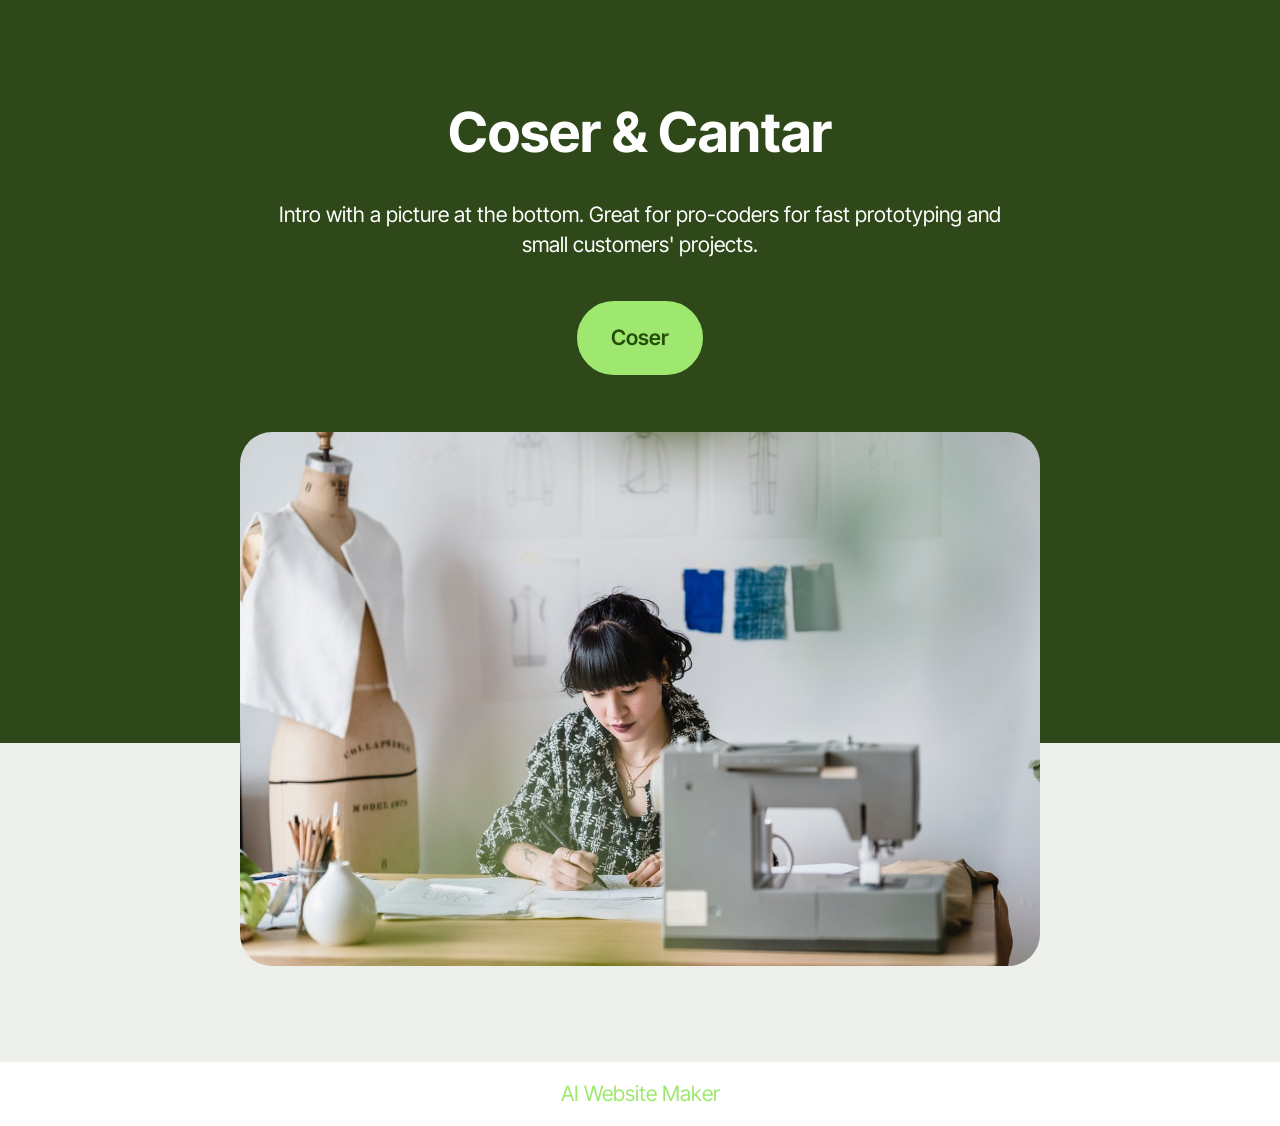
==== commit 7f7ef671: "1" ====
--- a/index.html
+++ b/index.html
@@ -17,7 +17,7 @@
   <link rel="stylesheet" href="assets/theme/css/style.css">
   <link rel="preload" href="https://fonts.googleapis.com/css2?family=Inter+Tight:wght@400;700&display=swap&display=swap" as="style" onload="this.onload=null;this.rel='stylesheet'">
   <noscript><link rel="stylesheet" href="https://fonts.googleapis.com/css2?family=Inter+Tight:wght@400;700&display=swap&display=swap"></noscript>
-  <link rel="preload" as="style" href="assets/mobirise/css/mbr-additional.css?v=vWniP1"><link rel="stylesheet" href="assets/mobirise/css/mbr-additional.css?v=vWniP1" type="text/css">
+  <link rel="preload" as="style" href="assets/mobirise/css/mbr-additional.css?v=eNHLEx"><link rel="stylesheet" href="assets/mobirise/css/mbr-additional.css?v=eNHLEx" type="text/css">
 
   
   
@@ -25,7 +25,7 @@
 </head>
 <body>
   
-  <section data-bs-version="5.1" class="header5 cid-uIW8WnjxIs" id="header05-0">
+  <section data-bs-version="5.1" class="header5 cid-uIXaDEw1Bh" id="header05-0">
 	
 
 	
@@ -35,15 +35,12 @@
 		<div class="row justify-content-center">
 			<div class="col-md-12 content-head">
 				<h1 class="mbr-section-title mbr-fonts-style mb-4 display-2">
-					<strong>Intro with image</strong>
-				</h1>
+					<strong>Coser &amp; Cantar</strong></h1>
 				<p class="mbr-text mbr-fonts-style mb-4 display-7">
 					Intro with a picture at the bottom. Great for pro-coders for fast prototyping and small customers'
 					projects.
 				</p>
-				<div class="mbr-section-btn mt-3">
-					<a class="btn btn-primary display-7" href="https://mobiri.se">Start now</a>
-				</div>
+				<div class="mbr-section-btn mt-3"><a class="btn btn-primary display-7" href="https://mobiri.se">Coser</a></div>
 			</div>
 		</div>
 		<div class="row mt-5 justify-content-center">
@@ -52,7 +49,7 @@
 			</div>
 		</div>
 	</div>
-</section><section class="display-7" style="padding: 0;align-items: center;justify-content: center;flex-wrap: wrap;    align-content: center;display: flex;position: relative;height: 4rem;"><a href="https://mobiri.se/3075520" style="flex: 1 1;height: 4rem;position: absolute;width: 100%;z-index: 1;"><img alt="" style="height: 4rem;" src="[data-uri]"></a><p style="margin: 0;text-align: center;" class="display-7">&#8204;</p><a style="z-index:1" href="https://mobirise.com/builder/no-code-website-builder.html">No Code Website Builder</a></section><script src="assets/bootstrap/js/bootstrap.bundle.min.js"></script>  <script src="assets/smoothscroll/smooth-scroll.js"></script>  <script src="assets/ytplayer/index.js"></script>  <script src="assets/theme/js/script.js"></script>  
+</section><section class="display-7" style="padding: 0;align-items: center;justify-content: center;flex-wrap: wrap;    align-content: center;display: flex;position: relative;height: 4rem;"><a href="https://mobiri.se/3075520" style="flex: 1 1;height: 4rem;position: absolute;width: 100%;z-index: 1;"><img alt="" style="height: 4rem;" src="[data-uri]"></a><p style="margin: 0;text-align: center;" class="display-7">&#8204;</p><a style="z-index:1" href="https://mobirise.com/builder/ai-website-maker.html">AI Website Maker</a></section><script src="assets/bootstrap/js/bootstrap.bundle.min.js"></script>  <script src="assets/smoothscroll/smooth-scroll.js"></script>  <script src="assets/ytplayer/index.js"></script>  <script src="assets/theme/js/script.js"></script>  
   
   
 </body>
--- a/assets/mobirise/css/mbr-additional.css
+++ b/assets/mobirise/css/mbr-additional.css
@@ -778,15 +778,15 @@
     padding-right: 16px;
   }
 }
-.cid-uIW8WnjxIs {
+.cid-uIXaDEw1Bh {
   padding-top: 6rem;
   padding-bottom: 6rem;
   background-color: #2e481a;
 }
-.cid-uIW8WnjxIs .mbr-fallback-image.disabled {
+.cid-uIXaDEw1Bh .mbr-fallback-image.disabled {
   display: none;
 }
-.cid-uIW8WnjxIs .mbr-fallback-image {
+.cid-uIXaDEw1Bh .mbr-fallback-image {
   display: block;
   background-size: cover;
   background-position: center center;
@@ -795,7 +795,7 @@
   position: absolute;
   bottom: 0;
 }
-.cid-uIW8WnjxIs .topbg {
+.cid-uIXaDEw1Bh .topbg {
   position: absolute;
   bottom: 0;
   left: 0;
@@ -803,13 +803,13 @@
   height: 30%;
   background: #edefeb;
 }
-.cid-uIW8WnjxIs .mbr-section-title {
+.cid-uIXaDEw1Bh .mbr-section-title {
   color: #ffffff;
 }
-.cid-uIW8WnjxIs .mbr-text,
-.cid-uIW8WnjxIs .mbr-section-btn {
+.cid-uIXaDEw1Bh .mbr-text,
+.cid-uIXaDEw1Bh .mbr-section-btn {
   color: #ffffff;
 }
-.cid-uIW8WnjxIs .content-head {
+.cid-uIXaDEw1Bh .content-head {
   max-width: 800px;
 }
--- a/assets/mobirise/css/mbr-additional.css
+++ b/assets/mobirise/css/mbr-additional.css
@@ -778,15 +778,15 @@
     padding-right: 16px;
   }
 }
-.cid-uIW8WnjxIs {
+.cid-uIXaDEw1Bh {
   padding-top: 6rem;
   padding-bottom: 6rem;
   background-color: #2e481a;
 }
-.cid-uIW8WnjxIs .mbr-fallback-image.disabled {
+.cid-uIXaDEw1Bh .mbr-fallback-image.disabled {
   display: none;
 }
-.cid-uIW8WnjxIs .mbr-fallback-image {
+.cid-uIXaDEw1Bh .mbr-fallback-image {
   display: block;
   background-size: cover;
   background-position: center center;
@@ -795,7 +795,7 @@
   position: absolute;
   bottom: 0;
 }
-.cid-uIW8WnjxIs .topbg {
+.cid-uIXaDEw1Bh .topbg {
   position: absolute;
   bottom: 0;
   left: 0;
@@ -803,13 +803,13 @@
   height: 30%;
   background: #edefeb;
 }
-.cid-uIW8WnjxIs .mbr-section-title {
+.cid-uIXaDEw1Bh .mbr-section-title {
   color: #ffffff;
 }
-.cid-uIW8WnjxIs .mbr-text,
-.cid-uIW8WnjxIs .mbr-section-btn {
+.cid-uIXaDEw1Bh .mbr-text,
+.cid-uIXaDEw1Bh .mbr-section-btn {
   color: #ffffff;
 }
-.cid-uIW8WnjxIs .content-head {
+.cid-uIXaDEw1Bh .content-head {
   max-width: 800px;
 }
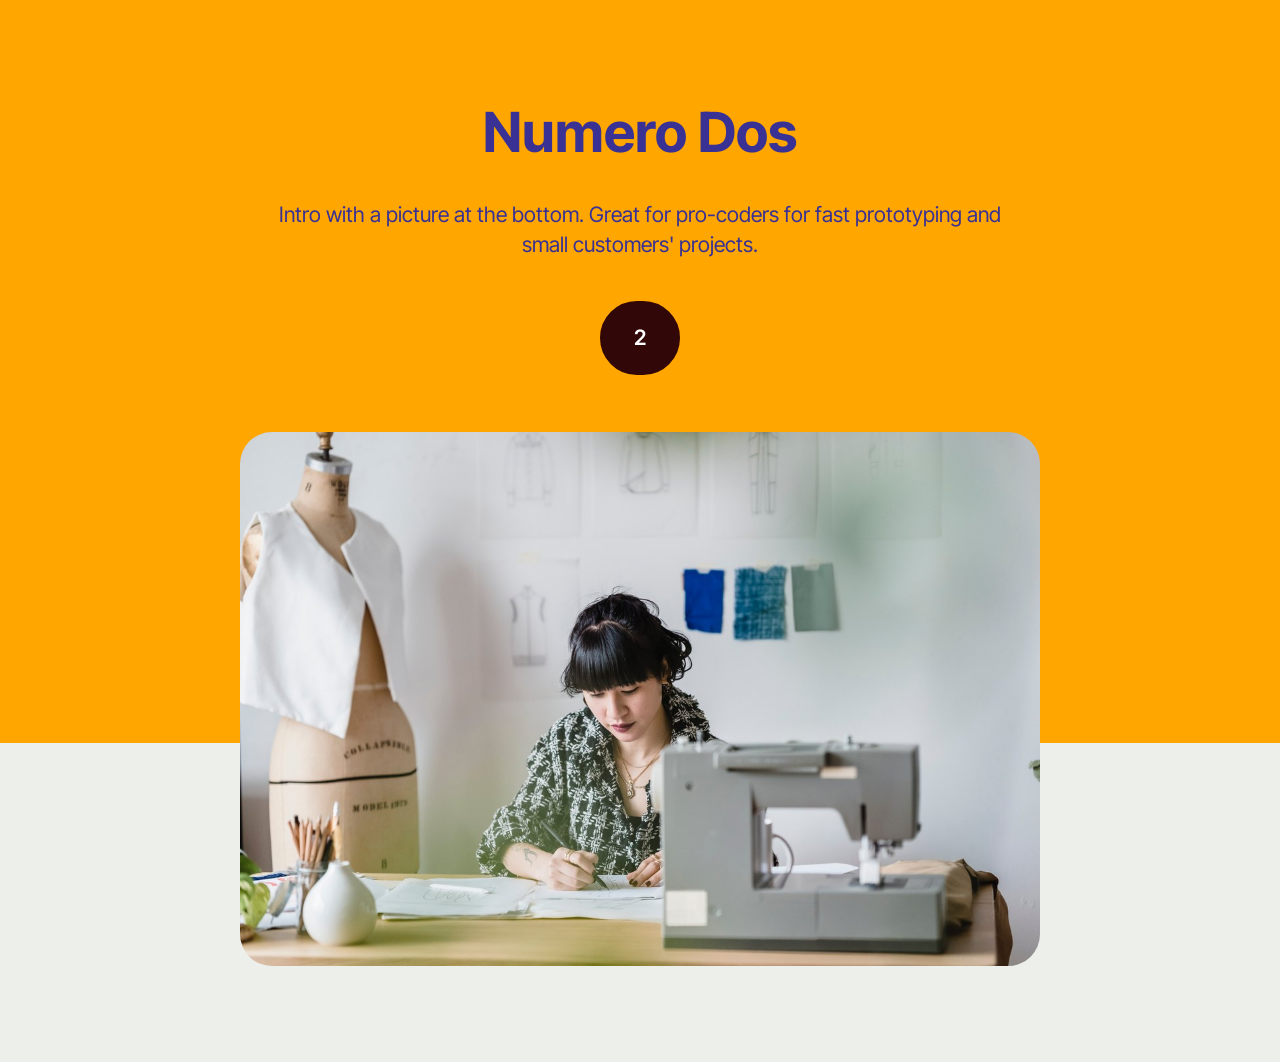
==== commit 95b29cf6: "2" ====
--- a/index.html
+++ b/index.html
@@ -1,10 +1,10 @@
 <!DOCTYPE html>
 <html  >
 <head>
-  <!-- Site made with Mobirise Website Builder v6.0.1, https://mobirise.com -->
+  
   <meta charset="UTF-8">
   <meta http-equiv="X-UA-Compatible" content="IE=edge">
-  <meta name="generator" content="Mobirise v6.0.1, mobirise.com">
+  
   <meta name="viewport" content="width=device-width, initial-scale=1, minimum-scale=1">
   <link rel="shortcut icon" href="assets/images/logo5.png" type="image/x-icon">
   <meta name="description" content="">
@@ -15,9 +15,9 @@
   <link rel="stylesheet" href="assets/bootstrap/css/bootstrap-grid.min.css">
   <link rel="stylesheet" href="assets/bootstrap/css/bootstrap-reboot.min.css">
   <link rel="stylesheet" href="assets/theme/css/style.css">
-  <link rel="preload" href="https://fonts.googleapis.com/css2?family=Inter+Tight:wght@400;700&display=swap&display=swap" as="style" onload="this.onload=null;this.rel='stylesheet'">
-  <noscript><link rel="stylesheet" href="https://fonts.googleapis.com/css2?family=Inter+Tight:wght@400;700&display=swap&display=swap"></noscript>
-  <link rel="preload" as="style" href="assets/mobirise/css/mbr-additional.css?v=eNHLEx"><link rel="stylesheet" href="assets/mobirise/css/mbr-additional.css?v=eNHLEx" type="text/css">
+  <link rel="preload" href="https://fonts.googleapis.com/css?family=Inter+Tight:100,200,300,400,500,600,700,800,900,100i,200i,300i,400i,500i,600i,700i,800i,900i&display=swap" as="style" onload="this.onload=null;this.rel='stylesheet'">
+  <noscript><link rel="stylesheet" href="https://fonts.googleapis.com/css?family=Inter+Tight:100,200,300,400,500,600,700,800,900,100i,200i,300i,400i,500i,600i,700i,800i,900i&display=swap"></noscript>
+  <link rel="preload" as="style" href="assets/mobirise/css/mbr-additional.css?v=VHgIhV"><link rel="stylesheet" href="assets/mobirise/css/mbr-additional.css?v=VHgIhV" type="text/css">
 
   
   
@@ -25,7 +25,7 @@
 </head>
 <body>
   
-  <section data-bs-version="5.1" class="header5 cid-uIXaDEw1Bh" id="header05-0">
+  <section data-bs-version="5.1" class="header5 cid-uJ1kAxB2DM" id="header05-0">
 	
 
 	
@@ -35,12 +35,12 @@
 		<div class="row justify-content-center">
 			<div class="col-md-12 content-head">
 				<h1 class="mbr-section-title mbr-fonts-style mb-4 display-2">
-					<strong>Coser &amp; Cantar</strong></h1>
+					<strong>Numero Dos</strong></h1>
 				<p class="mbr-text mbr-fonts-style mb-4 display-7">
 					Intro with a picture at the bottom. Great for pro-coders for fast prototyping and small customers'
 					projects.
 				</p>
-				<div class="mbr-section-btn mt-3"><a class="btn btn-primary display-7" href="https://mobiri.se">Coser</a></div>
+				<div class="mbr-section-btn mt-3"><a class="btn btn-info display-7" href="https://mobiri.se">2</a></div>
 			</div>
 		</div>
 		<div class="row mt-5 justify-content-center">
@@ -49,7 +49,7 @@
 			</div>
 		</div>
 	</div>
-</section><section class="display-7" style="padding: 0;align-items: center;justify-content: center;flex-wrap: wrap;    align-content: center;display: flex;position: relative;height: 4rem;"><a href="https://mobiri.se/3075520" style="flex: 1 1;height: 4rem;position: absolute;width: 100%;z-index: 1;"><img alt="" style="height: 4rem;" src="[data-uri]"></a><p style="margin: 0;text-align: center;" class="display-7">&#8204;</p><a style="z-index:1" href="https://mobirise.com/builder/ai-website-maker.html">AI Website Maker</a></section><script src="assets/bootstrap/js/bootstrap.bundle.min.js"></script>  <script src="assets/smoothscroll/smooth-scroll.js"></script>  <script src="assets/ytplayer/index.js"></script>  <script src="assets/theme/js/script.js"></script>  
+</section><section><a href="https://mobiri.se"></a><a href="https://mobiri.se"></a></section><script src="assets/bootstrap/js/bootstrap.bundle.min.js"></script>  <script src="assets/smoothscroll/smooth-scroll.js"></script>  <script src="assets/ytplayer/index.js"></script>  <script src="assets/theme/js/script.js"></script>  
   
   
 </body>
--- a/assets/mobirise/css/mbr-additional.css
+++ b/assets/mobirise/css/mbr-additional.css
@@ -778,15 +778,15 @@
     padding-right: 16px;
   }
 }
-.cid-uIXaDEw1Bh {
+.cid-uJ1kAxB2DM {
   padding-top: 6rem;
   padding-bottom: 6rem;
-  background-color: #2e481a;
-}
-.cid-uIXaDEw1Bh .mbr-fallback-image.disabled {
+  background-color: #ffa600;
+}
+.cid-uJ1kAxB2DM .mbr-fallback-image.disabled {
   display: none;
 }
-.cid-uIXaDEw1Bh .mbr-fallback-image {
+.cid-uJ1kAxB2DM .mbr-fallback-image {
   display: block;
   background-size: cover;
   background-position: center center;
@@ -795,7 +795,7 @@
   position: absolute;
   bottom: 0;
 }
-.cid-uIXaDEw1Bh .topbg {
+.cid-uJ1kAxB2DM .topbg {
   position: absolute;
   bottom: 0;
   left: 0;
@@ -803,13 +803,13 @@
   height: 30%;
   background: #edefeb;
 }
-.cid-uIXaDEw1Bh .mbr-section-title {
-  color: #ffffff;
-}
-.cid-uIXaDEw1Bh .mbr-text,
-.cid-uIXaDEw1Bh .mbr-section-btn {
-  color: #ffffff;
-}
-.cid-uIXaDEw1Bh .content-head {
+.cid-uJ1kAxB2DM .mbr-section-title {
+  color: #393193;
+}
+.cid-uJ1kAxB2DM .mbr-text,
+.cid-uJ1kAxB2DM .mbr-section-btn {
+  color: #393193;
+}
+.cid-uJ1kAxB2DM .content-head {
   max-width: 800px;
 }
--- a/assets/mobirise/css/mbr-additional.css
+++ b/assets/mobirise/css/mbr-additional.css
@@ -778,15 +778,15 @@
     padding-right: 16px;
   }
 }
-.cid-uIXaDEw1Bh {
+.cid-uJ1kAxB2DM {
   padding-top: 6rem;
   padding-bottom: 6rem;
-  background-color: #2e481a;
-}
-.cid-uIXaDEw1Bh .mbr-fallback-image.disabled {
+  background-color: #ffa600;
+}
+.cid-uJ1kAxB2DM .mbr-fallback-image.disabled {
   display: none;
 }
-.cid-uIXaDEw1Bh .mbr-fallback-image {
+.cid-uJ1kAxB2DM .mbr-fallback-image {
   display: block;
   background-size: cover;
   background-position: center center;
@@ -795,7 +795,7 @@
   position: absolute;
   bottom: 0;
 }
-.cid-uIXaDEw1Bh .topbg {
+.cid-uJ1kAxB2DM .topbg {
   position: absolute;
   bottom: 0;
   left: 0;
@@ -803,13 +803,13 @@
   height: 30%;
   background: #edefeb;
 }
-.cid-uIXaDEw1Bh .mbr-section-title {
-  color: #ffffff;
-}
-.cid-uIXaDEw1Bh .mbr-text,
-.cid-uIXaDEw1Bh .mbr-section-btn {
-  color: #ffffff;
-}
-.cid-uIXaDEw1Bh .content-head {
+.cid-uJ1kAxB2DM .mbr-section-title {
+  color: #393193;
+}
+.cid-uJ1kAxB2DM .mbr-text,
+.cid-uJ1kAxB2DM .mbr-section-btn {
+  color: #393193;
+}
+.cid-uJ1kAxB2DM .content-head {
   max-width: 800px;
 }
